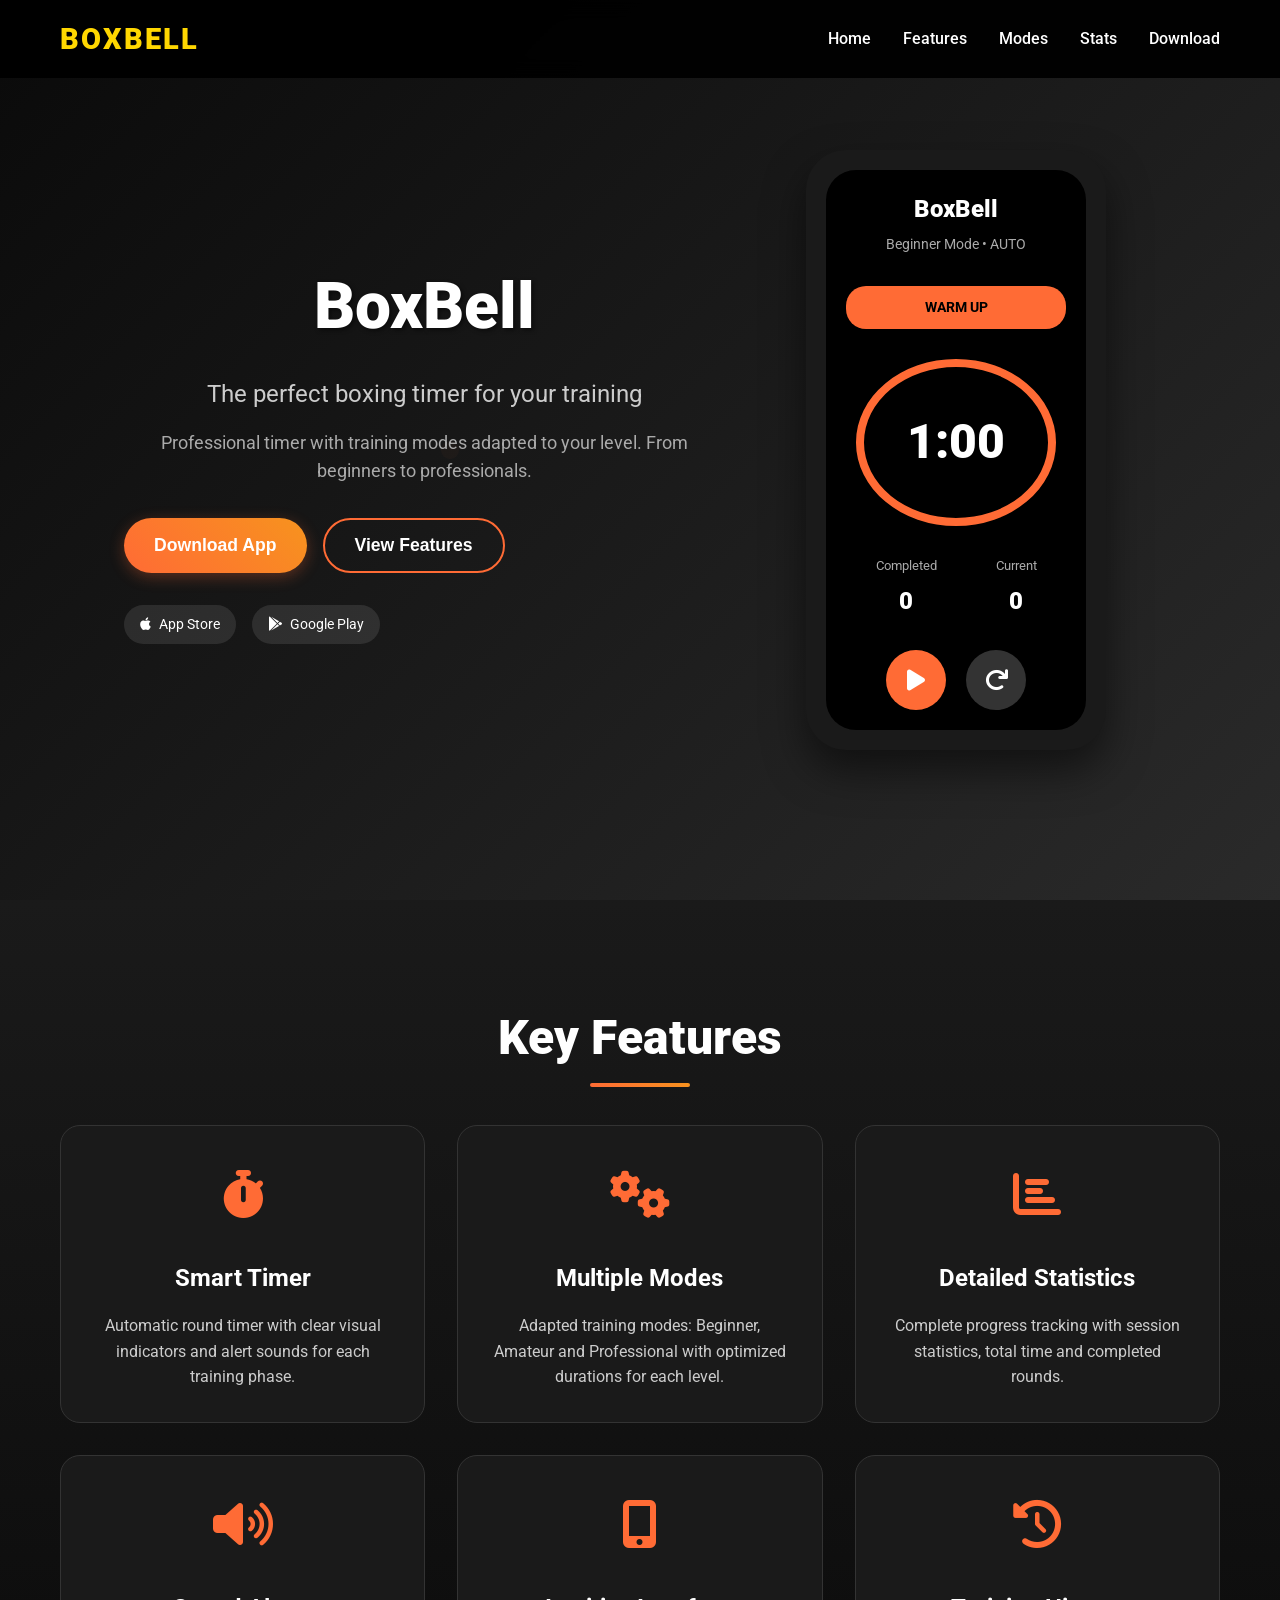
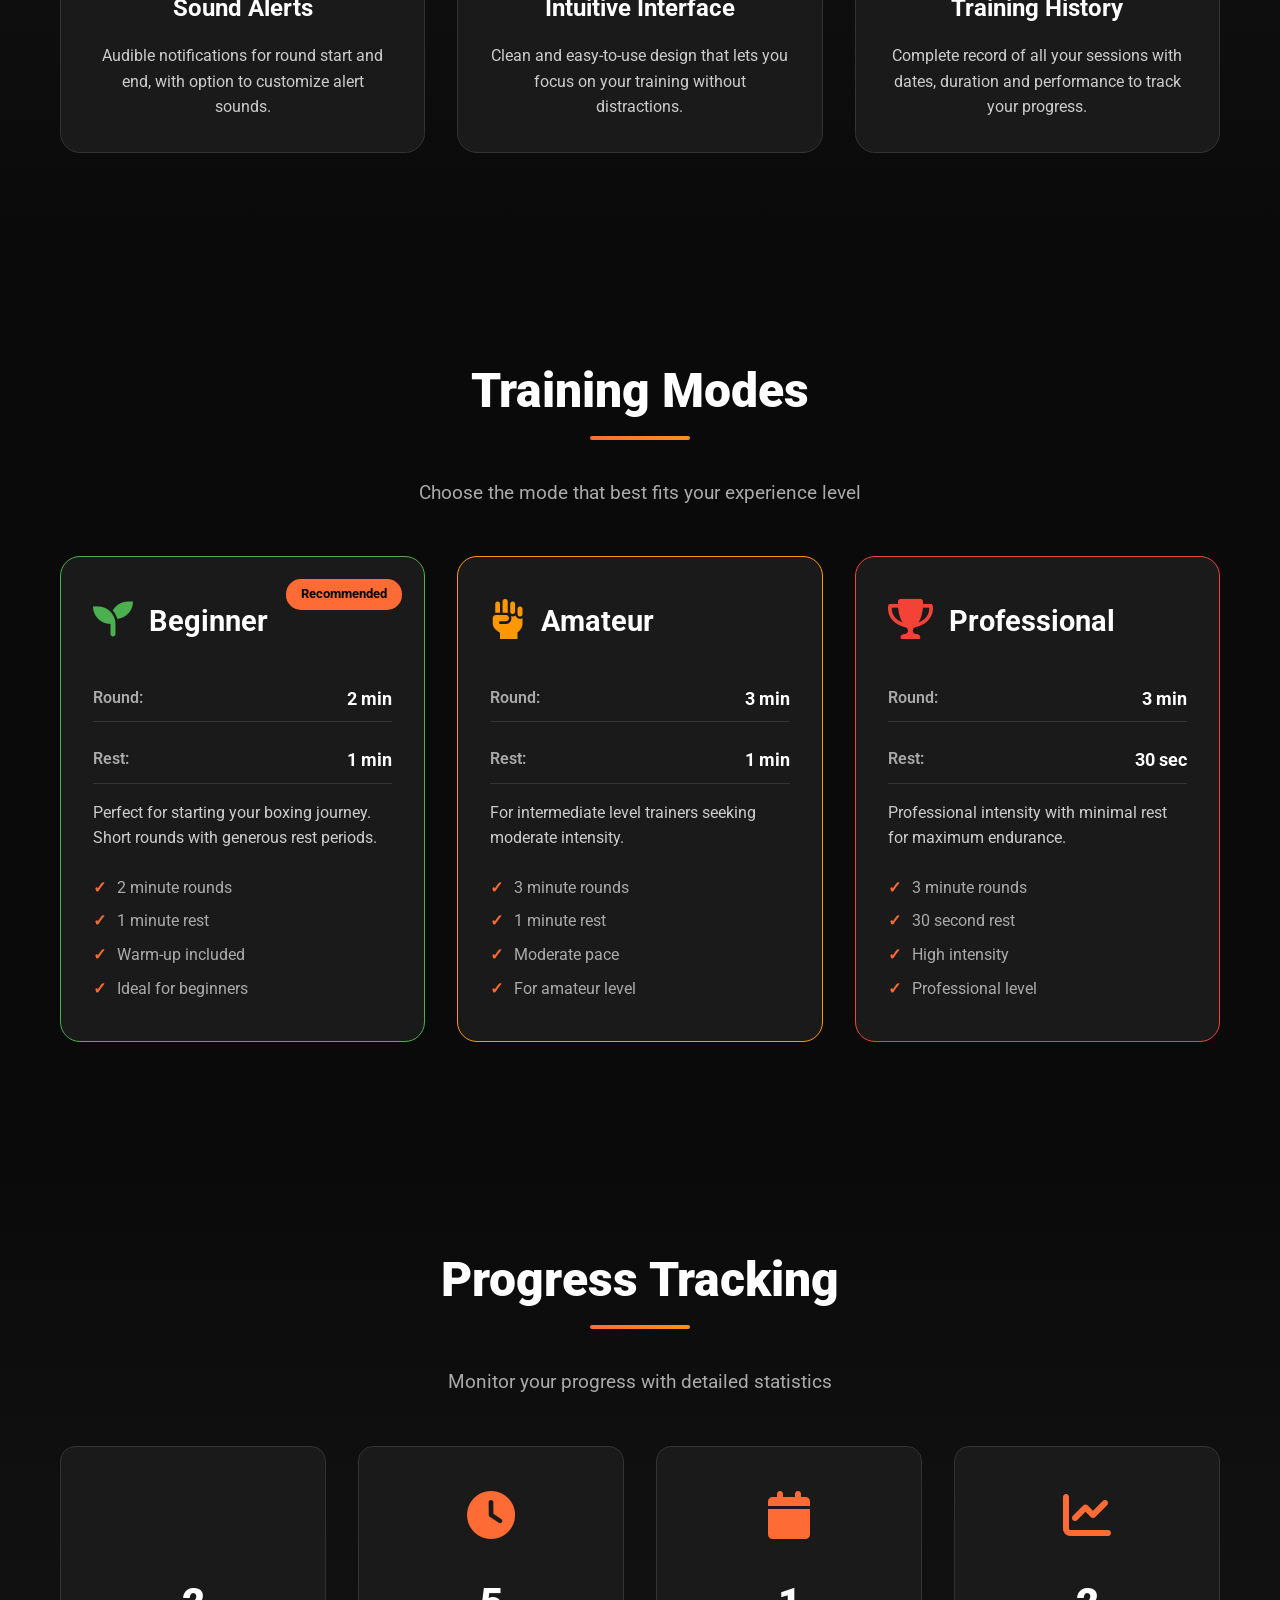
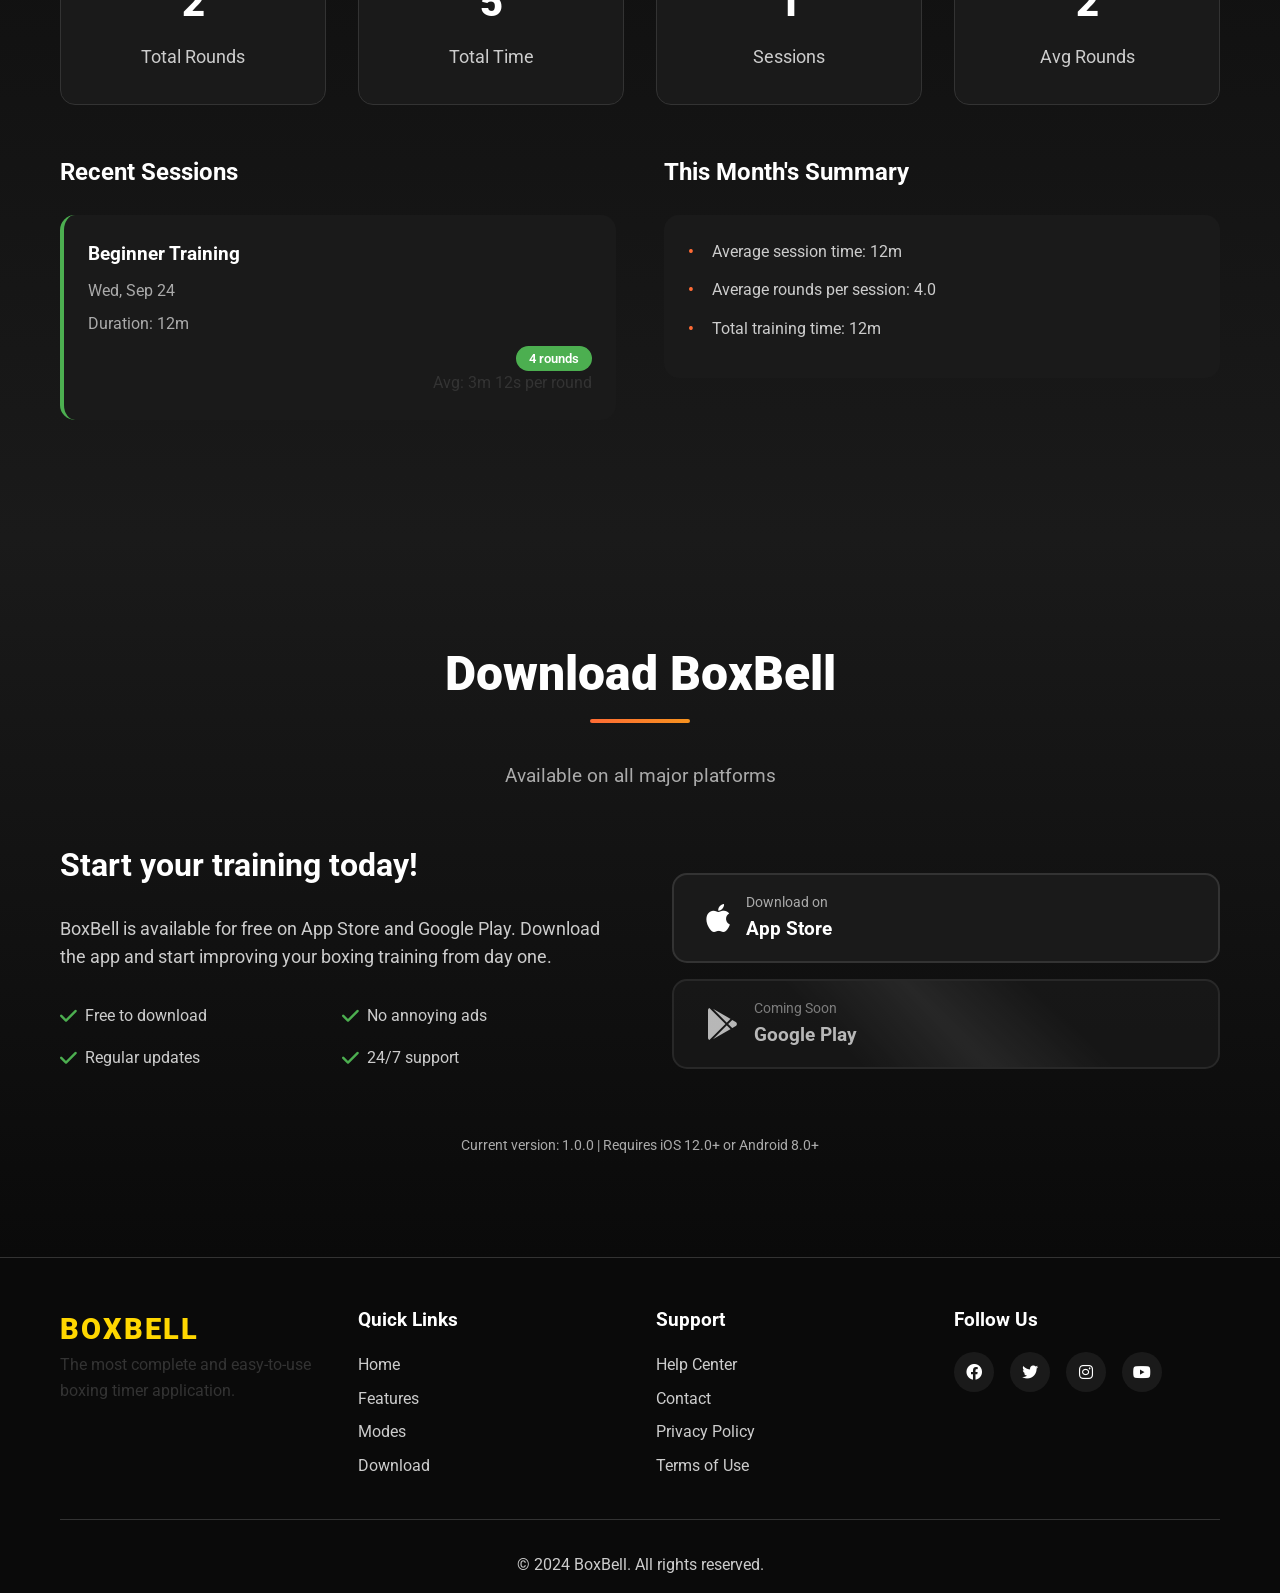
==== index.html @ 95975548 "Add files via upload" ====
<!DOCTYPE html>
<html lang="en">
<head>
    <meta charset="UTF-8">
    <meta name="viewport" content="width=device-width, initial-scale=1.0">
    <title>BoxBell - Boxing Training App</title>
    <link rel="stylesheet" href="styles.css">
    <link href="https://fonts.googleapis.com/css2?family=Roboto:wght@300;400;700;900&display=swap" rel="stylesheet">
    <link rel="stylesheet" href="https://cdnjs.cloudflare.com/ajax/libs/font-awesome/6.0.0/css/all.min.css">
</head>
<body>
    <!-- Header -->
    <header class="header">
        <nav class="navbar">
            <div class="nav-container">
                <div class="logo">
                    <div class="logo-text">
                        <span class="logo-title">BOXBELL</span>
                    </div>
                </div>
                <ul class="nav-menu">
                    <li><a href="#home" class="nav-link">Home</a></li>
                    <li><a href="#features" class="nav-link">Features</a></li>
                    <li><a href="#modes" class="nav-link">Modes</a></li>
                    <li><a href="#stats" class="nav-link">Stats</a></li>
                    <li><a href="#download" class="nav-link">Download</a></li>
                </ul>
                <div class="hamburger">
                    <span class="bar"></span>
                    <span class="bar"></span>
                    <span class="bar"></span>
                </div>
            </div>
        </nav>
    </header>

    <!-- Hero Section -->
    <section id="home" class="hero">
        <div class="hero-content">
            <h1 class="hero-title">BoxBell</h1>
            <p class="hero-subtitle">The perfect boxing timer for your training</p>
            <p class="hero-description">Professional timer with training modes adapted to your level. From beginners to professionals.</p>
            <div class="hero-buttons">
                <button class="btn btn-primary">Download App</button>
                <button class="btn btn-secondary">View Features</button>
            </div>
            <div class="app-badges">
                <div class="badge">
                    <i class="fab fa-apple"></i>
                    <span>App Store</span>
                </div>
                <div class="badge">
                    <i class="fab fa-google-play"></i>
                    <span>Google Play</span>
                </div>
            </div>
        </div>
        <div class="hero-image">
            <div class="phone-mockup">
                <div class="phone-screen">
                    <div class="app-interface">
                        <div class="app-header">
                            <div class="app-title">BoxBell</div>
                            <div class="app-subtitle">Beginner Mode • AUTO</div>
                        </div>
                        <div class="phase-indicator">WARM UP</div>
                        <div class="timer-circle">
                            <div class="timer-display">1:00</div>
                        </div>
                        <div class="stats-row">
                            <div class="stat">
                                <span class="stat-label">Completed</span>
                                <span class="stat-value">0</span>
                            </div>
                            <div class="stat">
                                <span class="stat-label">Current</span>
                                <span class="stat-value">0</span>
                            </div>
                        </div>
                        <div class="control-buttons">
                            <button class="control-btn play-btn">
                                <i class="fas fa-play"></i>
                            </button>
                            <button class="control-btn reset-btn">
                                <i class="fas fa-redo"></i>
                            </button>
                        </div>
                    </div>
                </div>
            </div>
        </div>
    </section>

    <!-- Features Section -->
    <section id="features" class="features">
        <div class="container">
            <h2 class="section-title">Key Features</h2>
            <div class="features-grid">
                <div class="feature-card">
                    <div class="feature-icon">
                        <i class="fas fa-stopwatch"></i>
                    </div>
                    <h3>Smart Timer</h3>
                    <p>Automatic round timer with clear visual indicators and alert sounds for each training phase.</p>
                </div>
                <div class="feature-card">
                    <div class="feature-icon">
                        <i class="fas fa-cogs"></i>
                    </div>
                    <h3>Multiple Modes</h3>
                    <p>Adapted training modes: Beginner, Amateur and Professional with optimized durations for each level.</p>
                </div>
                <div class="feature-card">
                    <div class="feature-icon">
                        <i class="fas fa-chart-bar"></i>
                    </div>
                    <h3>Detailed Statistics</h3>
                    <p>Complete progress tracking with session statistics, total time and completed rounds.</p>
                </div>
                <div class="feature-card">
                    <div class="feature-icon">
                        <i class="fas fa-volume-up"></i>
                    </div>
                    <h3>Sound Alerts</h3>
                    <p>Audible notifications for round start and end, with option to customize alert sounds.</p>
                </div>
                <div class="feature-card">
                    <div class="feature-icon">
                        <i class="fas fa-mobile-alt"></i>
                    </div>
                    <h3>Intuitive Interface</h3>
                    <p>Clean and easy-to-use design that lets you focus on your training without distractions.</p>
                </div>
                <div class="feature-card">
                    <div class="feature-icon">
                        <i class="fas fa-history"></i>
                    </div>
                    <h3>Training History</h3>
                    <p>Complete record of all your sessions with dates, duration and performance to track your progress.</p>
                </div>
            </div>
        </div>
    </section>

    <!-- Training Modes Section -->
    <section id="modes" class="modes">
        <div class="container">
            <h2 class="section-title">Training Modes</h2>
            <p class="section-subtitle">Choose the mode that best fits your experience level</p>
            <div class="modes-grid">
                <div class="mode-card beginner">
                    <div class="mode-header">
                        <div class="mode-icon">
                            <i class="fas fa-seedling"></i>
                        </div>
                        <h3>Beginner</h3>
                        <div class="mode-badge">Recommended</div>
                    </div>
                    <div class="mode-details">
                        <div class="time-spec">
                            <span class="time-label">Round:</span>
                            <span class="time-value">2 min</span>
                        </div>
                        <div class="time-spec">
                            <span class="time-label">Rest:</span>
                            <span class="time-value">1 min</span>
                        </div>
                        <p class="mode-description">Perfect for starting your boxing journey. Short rounds with generous rest periods.</p>
                        <ul class="mode-features">
                            <li>2 minute rounds</li>
                            <li>1 minute rest</li>
                            <li>Warm-up included</li>
                            <li>Ideal for beginners</li>
                        </ul>
                    </div>
                </div>

                <div class="mode-card amateur">
                    <div class="mode-header">
                        <div class="mode-icon">
                            <i class="fas fa-fist-raised"></i>
                        </div>
                        <h3>Amateur</h3>
                    </div>
                    <div class="mode-details">
                        <div class="time-spec">
                            <span class="time-label">Round:</span>
                            <span class="time-value">3 min</span>
                        </div>
                        <div class="time-spec">
                            <span class="time-label">Rest:</span>
                            <span class="time-value">1 min</span>
                        </div>
                        <p class="mode-description">For intermediate level trainers seeking moderate intensity.</p>
                        <ul class="mode-features">
                            <li>3 minute rounds</li>
                            <li>1 minute rest</li>
                            <li>Moderate pace</li>
                            <li>For amateur level</li>
                        </ul>
                    </div>
                </div>

                <div class="mode-card professional">
                    <div class="mode-header">
                        <div class="mode-icon">
                            <i class="fas fa-trophy"></i>
                        </div>
                        <h3>Professional</h3>
                    </div>
                    <div class="mode-details">
                        <div class="time-spec">
                            <span class="time-label">Round:</span>
                            <span class="time-value">3 min</span>
                        </div>
                        <div class="time-spec">
                            <span class="time-label">Rest:</span>
                            <span class="time-value">30 sec</span>
                        </div>
                        <p class="mode-description">Professional intensity with minimal rest for maximum endurance.</p>
                        <ul class="mode-features">
                            <li>3 minute rounds</li>
                            <li>30 second rest</li>
                            <li>High intensity</li>
                            <li>Professional level</li>
                        </ul>
                    </div>
                </div>
            </div>
        </div>
    </section>

    <!-- Stats Section -->
    <section id="stats" class="stats">
        <div class="container">
            <h2 class="section-title">Progress Tracking</h2>
            <p class="section-subtitle">Monitor your progress with detailed statistics</p>
            <div class="stats-grid">
                <div class="stat-card">
                    <div class="stat-icon">
                        <i class="fas fa-target"></i>
                    </div>
                    <div class="stat-content">
                        <h3>4</h3>
                        <p>Total Rounds</p>
                    </div>
                </div>
                <div class="stat-card">
                    <div class="stat-icon">
                        <i class="fas fa-clock"></i>
                    </div>
                    <div class="stat-content">
                        <h3>12m</h3>
                        <p>Total Time</p>
                    </div>
                </div>
                <div class="stat-card">
                    <div class="stat-icon">
                        <i class="fas fa-calendar"></i>
                    </div>
                    <div class="stat-content">
                        <h3>1</h3>
                        <p>Sessions</p>
                    </div>
                </div>
                <div class="stat-card">
                    <div class="stat-icon">
                        <i class="fas fa-chart-line"></i>
                    </div>
                    <div class="stat-content">
                        <h3>4.0</h3>
                        <p>Avg Rounds</p>
                    </div>
                </div>
            </div>
            <div class="stats-details">
                <div class="recent-sessions">
                    <h3>Recent Sessions</h3>
                    <div class="session-item">
                        <div class="session-info">
                            <h4>Beginner Training</h4>
                            <p>Wed, Sep 24</p>
                            <p>Duration: 12m</p>
                        </div>
                        <div class="session-stats">
                            <span class="rounds-badge">4 rounds</span>
                            <p>Avg: 3m 12s per round</p>
                        </div>
                    </div>
                </div>
                <div class="performance-insights">
                    <h3>This Month's Summary</h3>
                    <div class="insights-card">
                        <ul>
                            <li>Average session time: 12m</li>
                            <li>Average rounds per session: 4.0</li>
                            <li>Total training time: 12m</li>
                        </ul>
                    </div>
                </div>
            </div>
        </div>
    </section>


    <!-- Download Section -->
    <section id="download" class="download">
        <div class="container">
            <h2 class="section-title">Download BoxBell</h2>
            <p class="section-subtitle">Available on all major platforms</p>
            <div class="download-content">
                <div class="download-info">
                    <h3>Start your training today!</h3>
                    <p>BoxBell is available for free on App Store and Google Play. Download the app and start improving your boxing training from day one.</p>
                    <div class="download-features">
                        <div class="feature-item">
                            <i class="fas fa-check"></i>
                            <span>Free to download</span>
                        </div>
                        <div class="feature-item">
                            <i class="fas fa-check"></i>
                            <span>No annoying ads</span>
                        </div>
                        <div class="feature-item">
                            <i class="fas fa-check"></i>
                            <span>Regular updates</span>
                        </div>
                        <div class="feature-item">
                            <i class="fas fa-check"></i>
                            <span>24/7 support</span>
                        </div>
                    </div>
                </div>
                <div class="download-buttons">
                    <a href="#" class="download-btn app-store">
                        <i class="fab fa-apple"></i>
                        <div class="btn-text">
                            <span class="btn-title">Download on</span>
                            <span class="btn-subtitle">App Store</span>
                        </div>
                    </a>
                    <a href="#" class="download-btn google-play coming-soon">
                        <i class="fab fa-google-play"></i>
                        <div class="btn-text">
                            <span class="btn-title">Coming Soon</span>
                            <span class="btn-subtitle">Google Play</span>
                        </div>
                    </a>
                </div>
            </div>
            <div class="version-info">
                <p>Current version: 1.0.0 | Requires iOS 12.0+ or Android 8.0+</p>
            </div>
        </div>
    </section>

    <!-- Footer -->
    <footer class="footer">
        <div class="container">
            <div class="footer-content">
                <div class="footer-section">
                    <div class="logo">
                        <div class="logo-text">
                            <span class="logo-title">BOXBELL</span>
                        </div>
                    </div>
                    <p>The most complete and easy-to-use boxing timer application.</p>
                </div>
                <div class="footer-section">
                    <h3>Quick Links</h3>
                    <ul>
                        <li><a href="#home">Home</a></li>
                        <li><a href="#features">Features</a></li>
                        <li><a href="#modes">Modes</a></li>
                        <li><a href="#download">Download</a></li>
                    </ul>
                </div>
                <div class="footer-section">
                    <h3>Support</h3>
                    <ul>
                        <li><a href="#">Help Center</a></li>
                        <li><a href="#">Contact</a></li>
                        <li><a href="#">Privacy Policy</a></li>
                        <li><a href="#">Terms of Use</a></li>
                    </ul>
                </div>
                <div class="footer-section">
                    <h3>Follow Us</h3>
                    <div class="social-links">
                        <a href="#"><i class="fab fa-facebook"></i></a>
                        <a href="#"><i class="fab fa-twitter"></i></a>
                        <a href="#"><i class="fab fa-instagram"></i></a>
                        <a href="#"><i class="fab fa-youtube"></i></a>
                    </div>
                </div>
            </div>
            <div class="footer-bottom">
                <p>&copy; 2024 BoxBell. All rights reserved.</p>
            </div>
        </div>
    </footer>

    <script src="script.js"></script>
</body>
</html>
---- styles.css ----
/* Reset and Base Styles */
* {
    margin: 0;
    padding: 0;
    box-sizing: border-box;
}

body {
    font-family: 'Roboto', sans-serif;
    line-height: 1.6;
    color: #333;
    background-color: #0a0a0a;
    overflow-x: hidden;
}

.container {
    max-width: 1200px;
    margin: 0 auto;
    padding: 0 20px;
}

/* Header Styles */
.header {
    position: fixed;
    top: 0;
    width: 100%;
    background: rgba(0, 0, 0, 0.95);
    backdrop-filter: blur(10px);
    z-index: 1000;
    transition: all 0.3s ease;
}

.navbar {
    padding: 1rem 0;
}

.nav-container {
    display: flex;
    justify-content: space-between;
    align-items: center;
    max-width: 1200px;
    margin: 0 auto;
    padding: 0 20px;
}

.logo {
    display: flex;
    align-items: center;
    font-size: 1.5rem;
    font-weight: 900;
    color: #ff6b35;
    text-decoration: none;
}

.logo i {
    margin-right: 10px;
    font-size: 2rem;
    color: #ff6b35;
}

/* BoxBell Logo */
.logo-text {
    display: flex;
    align-items: center;
}

.logo-title {
    font-size: 1.8rem;
    font-weight: 900;
    color: #ffd700;
    letter-spacing: 2px;
}

.nav-menu {
    display: flex;
    list-style: none;
    gap: 2rem;
}

.nav-link {
    color: #fff;
    text-decoration: none;
    font-weight: 500;
    transition: color 0.3s ease;
    position: relative;
}

.nav-link:hover {
    color: #ff6b35;
}

.nav-link::after {
    content: '';
    position: absolute;
    bottom: -5px;
    left: 0;
    width: 0;
    height: 2px;
    background: #ff6b35;
    transition: width 0.3s ease;
}

.nav-link:hover::after {
    width: 100%;
}

.hamburger {
    display: none;
    flex-direction: column;
    cursor: pointer;
}

.bar {
    width: 25px;
    height: 3px;
    background: #fff;
    margin: 3px 0;
    transition: 0.3s;
}

/* Hero Section */
.hero {
    min-height: 100vh;
    display: flex;
    align-items: center;
    justify-content: center;
    background: linear-gradient(135deg, #0a0a0a 0%, #1a1a1a 50%, #2a2a2a 100%);
    position: relative;
    overflow: hidden;
    padding: 100px 0;
}

.hero::before {
    content: '';
    position: absolute;
    top: 0;
    left: 0;
    right: 0;
    bottom: 0;
    background: url('data:image/svg+xml,<svg xmlns="http://www.w3.org/2000/svg" viewBox="0 0 100 100"><defs><pattern id="grain" width="100" height="100" patternUnits="userSpaceOnUse"><circle cx="50" cy="50" r="1" fill="%23ff6b35" opacity="0.1"/></pattern></defs><rect width="100" height="100" fill="url(%23grain)"/></svg>');
    opacity: 0.3;
}

.hero-content {
    flex: 1;
    z-index: 2;
    position: relative;
    max-width: 600px;
    text-align: center;
    margin-right: 2rem;
}

.hero-title {
    font-size: 4rem;
    font-weight: 900;
    color: #fff;
    margin-bottom: 1rem;
    text-shadow: 2px 2px 4px rgba(0, 0, 0, 0.5);
    animation: slideInLeft 1s ease-out;
}

.hero-subtitle {
    font-size: 1.5rem;
    color: #ccc;
    margin-bottom: 1rem;
    animation: slideInLeft 1s ease-out 0.2s both;
}

.hero-description {
    font-size: 1.1rem;
    color: #aaa;
    margin-bottom: 2rem;
    max-width: 600px;
    animation: slideInLeft 1s ease-out 0.3s both;
}

.hero-buttons {
    display: flex;
    gap: 1rem;
    margin-bottom: 2rem;
    animation: slideInLeft 1s ease-out 0.4s both;
}

.app-badges {
    display: flex;
    gap: 1rem;
    animation: slideInLeft 1s ease-out 0.5s both;
}

.badge {
    display: flex;
    align-items: center;
    gap: 0.5rem;
    padding: 0.5rem 1rem;
    background: rgba(255, 255, 255, 0.1);
    border-radius: 25px;
    color: #fff;
    font-size: 0.9rem;
    transition: all 0.3s ease;
}

.badge:hover {
    background: rgba(255, 107, 53, 0.2);
    transform: translateY(-2px);
}

.btn {
    padding: 15px 30px;
    border: none;
    border-radius: 50px;
    font-size: 1.1rem;
    font-weight: 600;
    cursor: pointer;
    transition: all 0.3s ease;
    text-decoration: none;
    display: inline-block;
    text-align: center;
}

.btn-primary {
    background: linear-gradient(45deg, #ff6b35, #f7931e);
    color: #fff;
    box-shadow: 0 4px 15px rgba(255, 107, 53, 0.3);
}

.btn-primary:hover {
    transform: translateY(-2px);
    box-shadow: 0 6px 20px rgba(255, 107, 53, 0.4);
}

.btn-secondary {
    background: transparent;
    color: #fff;
    border: 2px solid #ff6b35;
}

.btn-secondary:hover {
    background: #ff6b35;
    transform: translateY(-2px);
}

.hero-image {
    flex: 1;
    display: flex;
    justify-content: center;
    align-items: center;
    z-index: 2;
    position: relative;
    max-width: 400px;
}

.phone-mockup {
    width: 300px;
    height: 600px;
    background: #1a1a1a;
    border-radius: 40px;
    padding: 20px;
    box-shadow: 0 20px 40px rgba(0, 0, 0, 0.5);
    position: relative;
    animation: float 3s ease-in-out infinite;
}

.phone-screen {
    width: 100%;
    height: 100%;
    background: #000;
    border-radius: 30px;
    overflow: hidden;
    position: relative;
}

.app-interface {
    padding: 20px;
    height: 100%;
    display: flex;
    flex-direction: column;
    color: #fff;
}

.app-header {
    text-align: center;
    margin-bottom: 30px;
}

.app-title {
    font-size: 1.5rem;
    font-weight: 900;
    color: #fff;
    margin-bottom: 5px;
}

.app-subtitle {
    font-size: 0.9rem;
    color: #aaa;
}

.phase-indicator {
    background: #ff6b35;
    color: #000;
    padding: 10px 20px;
    border-radius: 20px;
    text-align: center;
    font-weight: 700;
    margin-bottom: 30px;
    font-size: 0.9rem;
}

.timer-circle {
    width: 200px;
    height: 200px;
    border: 8px solid #ff6b35;
    border-radius: 50%;
    display: flex;
    align-items: center;
    justify-content: center;
    margin: 0 auto 30px;
    position: relative;
    animation: pulse 2s infinite;
}

.timer-display {
    font-size: 3rem;
    font-weight: 900;
    color: #fff;
}

.stats-row {
    display: flex;
    justify-content: space-around;
    margin-bottom: 30px;
}

.stat {
    text-align: center;
}

.stat-label {
    display: block;
    font-size: 0.8rem;
    color: #aaa;
    margin-bottom: 5px;
}

.stat-value {
    display: block;
    font-size: 1.5rem;
    font-weight: 900;
    color: #fff;
}

.control-buttons {
    display: flex;
    justify-content: center;
    gap: 20px;
    margin-top: auto;
}

.control-btn {
    width: 60px;
    height: 60px;
    border-radius: 50%;
    border: none;
    display: flex;
    align-items: center;
    justify-content: center;
    font-size: 1.5rem;
    cursor: pointer;
    transition: all 0.3s ease;
}

.play-btn {
    background: #ff6b35;
    color: #fff;
}

.reset-btn {
    background: #333;
    color: #fff;
}

.control-btn:hover {
    transform: scale(1.1);
}

/* Section Styles */
.section-title {
    font-size: 3rem;
    font-weight: 900;
    text-align: center;
    margin-bottom: 3rem;
    color: #fff;
    position: relative;
}

.section-title::after {
    content: '';
    position: absolute;
    bottom: -10px;
    left: 50%;
    transform: translateX(-50%);
    width: 100px;
    height: 4px;
    background: linear-gradient(45deg, #ff6b35, #f7931e);
    border-radius: 2px;
}

/* Features Section */
.features {
    padding: 100px 0;
    background: linear-gradient(180deg, #1a1a1a 0%, #0a0a0a 100%);
}

.features-grid {
    display: grid;
    grid-template-columns: repeat(auto-fit, minmax(300px, 1fr));
    gap: 2rem;
    margin-top: 3rem;
}

.feature-card {
    background: #1a1a1a;
    border-radius: 20px;
    padding: 2rem;
    text-align: center;
    border: 1px solid #333;
    transition: all 0.3s ease;
}

.feature-card:hover {
    transform: translateY(-10px);
    box-shadow: 0 20px 40px rgba(255, 107, 53, 0.2);
    border-color: #ff6b35;
}

.feature-icon {
    font-size: 3rem;
    color: #ff6b35;
    margin-bottom: 1.5rem;
}

.feature-card h3 {
    font-size: 1.5rem;
    font-weight: 700;
    color: #fff;
    margin-bottom: 1rem;
}

.feature-card p {
    color: #ccc;
    line-height: 1.6;
}

.fighters-grid {
    display: grid;
    grid-template-columns: repeat(auto-fit, minmax(300px, 1fr));
    gap: 2rem;
    margin-top: 3rem;
}

.fighter-card {
    background: #1a1a1a;
    border-radius: 20px;
    overflow: hidden;
    box-shadow: 0 10px 30px rgba(0, 0, 0, 0.3);
    transition: all 0.3s ease;
    border: 1px solid #333;
}

.fighter-card:hover {
    transform: translateY(-10px);
    box-shadow: 0 20px 40px rgba(255, 107, 53, 0.2);
}

.fighter-image {
    position: relative;
    height: 300px;
    overflow: hidden;
}

.fighter-image img {
    width: 100%;
    height: 100%;
    object-fit: cover;
    transition: transform 0.3s ease;
}

.fighter-card:hover .fighter-image img {
    transform: scale(1.1);
}

.fighter-overlay {
    position: absolute;
    top: 0;
    left: 0;
    right: 0;
    bottom: 0;
    background: linear-gradient(45deg, rgba(255, 107, 53, 0.8), rgba(247, 147, 30, 0.8));
    display: flex;
    align-items: center;
    justify-content: center;
    opacity: 0;
    transition: opacity 0.3s ease;
}

.fighter-card:hover .fighter-overlay {
    opacity: 1;
}

.fighter-stats {
    text-align: center;
    color: #fff;
}

.fighter-stats .wins {
    display: block;
    font-size: 2rem;
    font-weight: 900;
    margin-bottom: 0.5rem;
}

.fighter-stats .kos {
    font-size: 1.2rem;
    font-weight: 600;
}

.fighter-info {
    padding: 2rem;
    text-align: center;
}

.fighter-info h3 {
    font-size: 1.5rem;
    font-weight: 700;
    color: #fff;
    margin-bottom: 0.5rem;
}

.weight-class {
    color: #ff6b35;
    font-weight: 600;
    margin-bottom: 0.5rem;
}

.country {
    color: #ccc;
    margin-bottom: 1rem;
}

.fighter-rating {
    display: flex;
    align-items: center;
    justify-content: center;
    gap: 1rem;
}

.rating {
    font-size: 1.5rem;
    font-weight: 900;
    color: #ff6b35;
}

.stars {
    color: #ffd700;
}

/* Training Modes Section */
.modes {
    padding: 100px 0;
    background: #0a0a0a;
}

.section-subtitle {
    text-align: center;
    color: #aaa;
    font-size: 1.2rem;
    margin-bottom: 3rem;
}

.modes-grid {
    display: grid;
    grid-template-columns: repeat(auto-fit, minmax(350px, 1fr));
    gap: 2rem;
    margin-top: 3rem;
}

.mode-card {
    background: #1a1a1a;
    border-radius: 20px;
    padding: 2rem;
    border: 1px solid #333;
    transition: all 0.3s ease;
    position: relative;
    overflow: hidden;
}

.mode-card:hover {
    transform: translateY(-10px);
    box-shadow: 0 20px 40px rgba(255, 107, 53, 0.2);
}

.mode-card.beginner {
    border-color: #4caf50;
}

.mode-card.amateur {
    border-color: #ff9800;
}

.mode-card.professional {
    border-color: #f44336;
}

.mode-header {
    display: flex;
    align-items: center;
    margin-bottom: 1.5rem;
    position: relative;
}

.mode-icon {
    font-size: 2.5rem;
    margin-right: 1rem;
}

.mode-card.beginner .mode-icon {
    color: #4caf50;
}

.mode-card.amateur .mode-icon {
    color: #ff9800;
}

.mode-card.professional .mode-icon {
    color: #f44336;
}

.mode-header h3 {
    font-size: 1.8rem;
    font-weight: 700;
    color: #fff;
    margin: 0;
}

.mode-badge {
    position: absolute;
    top: -10px;
    right: -10px;
    background: #ff6b35;
    color: #000;
    padding: 5px 15px;
    border-radius: 15px;
    font-size: 0.8rem;
    font-weight: 700;
}

.mode-details {
    margin-top: 1rem;
}

.time-spec {
    display: flex;
    justify-content: space-between;
    margin-bottom: 1rem;
    padding: 0.5rem 0;
    border-bottom: 1px solid #333;
}

.time-label {
    color: #aaa;
    font-weight: 600;
}

.time-value {
    color: #fff;
    font-weight: 700;
    font-size: 1.1rem;
}

.mode-description {
    color: #ccc;
    margin-bottom: 1.5rem;
    line-height: 1.6;
}

.mode-features {
    list-style: none;
    padding: 0;
}

.mode-features li {
    color: #aaa;
    margin-bottom: 0.5rem;
    padding-left: 1.5rem;
    position: relative;
}

.mode-features li::before {
    content: "✓";
    position: absolute;
    left: 0;
    color: #ff6b35;
    font-weight: 700;
}

.events-timeline {
    max-width: 800px;
    margin: 0 auto;
}

.event-card {
    display: flex;
    align-items: center;
    background: #1a1a1a;
    border-radius: 15px;
    padding: 2rem;
    margin-bottom: 1.5rem;
    border: 1px solid #333;
    transition: all 0.3s ease;
}

.event-card:hover {
    transform: translateX(10px);
    box-shadow: 0 10px 30px rgba(255, 107, 53, 0.2);
}

.event-date {
    background: linear-gradient(45deg, #ff6b35, #f7931e);
    color: #fff;
    padding: 1rem;
    border-radius: 10px;
    text-align: center;
    margin-right: 2rem;
    min-width: 80px;
}

.event-date .day {
    display: block;
    font-size: 2rem;
    font-weight: 900;
}

.event-date .month {
    font-size: 0.9rem;
    font-weight: 600;
}

.event-info {
    flex: 1;
}

.event-info h3 {
    font-size: 1.5rem;
    font-weight: 700;
    color: #fff;
    margin-bottom: 0.5rem;
}

.event-info p {
    color: #ccc;
    margin-bottom: 0.5rem;
}

.event-fighters {
    color: #ff6b35;
    font-weight: 600;
}

.status-badge {
    background: #4caf50;
    color: #fff;
    padding: 0.5rem 1rem;
    border-radius: 20px;
    font-size: 0.9rem;
    font-weight: 600;
}

.status-badge.upcoming {
    background: #ff9800;
}

/* Stats Section */
.stats {
    padding: 100px 0;
    background: linear-gradient(180deg, #0a0a0a 0%, #1a1a1a 100%);
}

.stats-grid {
    display: grid;
    grid-template-columns: repeat(auto-fit, minmax(250px, 1fr));
    gap: 2rem;
    margin-top: 3rem;
}

.stat-card {
    background: #1a1a1a;
    border-radius: 15px;
    padding: 2rem;
    text-align: center;
    border: 1px solid #333;
    transition: all 0.3s ease;
}

.stat-card:hover {
    transform: translateY(-5px);
    box-shadow: 0 15px 30px rgba(255, 107, 53, 0.2);
}

.stat-icon {
    font-size: 3rem;
    color: #ff6b35;
    margin-bottom: 1rem;
}

.stat-content h3 {
    font-size: 2.5rem;
    font-weight: 900;
    color: #fff;
    margin-bottom: 0.5rem;
}

.stat-content p {
    color: #ccc;
    font-size: 1.1rem;
}


.gallery-grid {
    display: grid;
    grid-template-columns: repeat(auto-fit, minmax(300px, 1fr));
    gap: 1.5rem;
    margin-top: 3rem;
}

.gallery-item {
    position: relative;
    border-radius: 15px;
    overflow: hidden;
    height: 250px;
    cursor: pointer;
    transition: all 0.3s ease;
}

.gallery-item:hover {
    transform: scale(1.05);
}

.gallery-item img {
    width: 100%;
    height: 100%;
    object-fit: cover;
    transition: transform 0.3s ease;
}

.gallery-item:hover img {
    transform: scale(1.1);
}

.gallery-overlay {
    position: absolute;
    top: 0;
    left: 0;
    right: 0;
    bottom: 0;
    background: rgba(255, 107, 53, 0.8);
    display: flex;
    align-items: center;
    justify-content: center;
    opacity: 0;
    transition: opacity 0.3s ease;
}

.gallery-item:hover .gallery-overlay {
    opacity: 1;
}

.gallery-overlay i {
    font-size: 2rem;
    color: #fff;
}

/* Download Section */
.download {
    padding: 100px 0;
    background: linear-gradient(180deg, #1a1a1a 0%, #0a0a0a 100%);
}

.download-content {
    display: grid;
    grid-template-columns: 1fr 1fr;
    gap: 4rem;
    align-items: center;
    margin-top: 3rem;
}

.download-info h3 {
    font-size: 2rem;
    font-weight: 700;
    color: #fff;
    margin-bottom: 1.5rem;
}

.download-info p {
    color: #ccc;
    font-size: 1.1rem;
    line-height: 1.6;
    margin-bottom: 2rem;
}

.download-features {
    display: grid;
    grid-template-columns: 1fr 1fr;
    gap: 1rem;
    margin-bottom: 2rem;
}

.feature-item {
    display: flex;
    align-items: center;
    gap: 0.5rem;
    color: #ccc;
}

.feature-item i {
    color: #4caf50;
    font-size: 1.2rem;
}

.download-buttons {
    display: flex;
    flex-direction: column;
    gap: 1rem;
}

.download-btn {
    display: flex;
    align-items: center;
    gap: 1rem;
    padding: 1rem 2rem;
    background: #1a1a1a;
    border: 2px solid #333;
    border-radius: 15px;
    color: #fff;
    text-decoration: none;
    transition: all 0.3s ease;
    min-width: 200px;
}

.download-btn:hover {
    border-color: #ff6b35;
    transform: translateY(-2px);
    box-shadow: 0 10px 20px rgba(255, 107, 53, 0.2);
}

.download-btn.coming-soon {
    opacity: 0.7;
    cursor: not-allowed;
    position: relative;
}

.download-btn.coming-soon:hover {
    transform: none;
    box-shadow: none;
    border-color: #333;
}

.download-btn.coming-soon::after {
    content: '';
    position: absolute;
    top: 0;
    left: 0;
    right: 0;
    bottom: 0;
    background: linear-gradient(45deg, transparent 30%, rgba(255, 255, 255, 0.1) 50%, transparent 70%);
    animation: shimmer 2s infinite;
}

@keyframes shimmer {
    0% {
        transform: translateX(-100%);
    }
    100% {
        transform: translateX(100%);
    }
}

.download-btn i {
    font-size: 2rem;
}

.btn-text {
    display: flex;
    flex-direction: column;
}

.btn-title {
    font-size: 0.9rem;
    color: #aaa;
}

.btn-subtitle {
    font-size: 1.2rem;
    font-weight: 700;
    color: #fff;
}

.version-info {
    text-align: center;
    margin-top: 2rem;
    color: #aaa;
    font-size: 0.9rem;
}

/* Stats Details */
.stats-details {
    display: grid;
    grid-template-columns: 1fr 1fr;
    gap: 3rem;
    margin-top: 3rem;
}

.recent-sessions h3,
.performance-insights h3 {
    font-size: 1.5rem;
    font-weight: 700;
    color: #fff;
    margin-bottom: 1.5rem;
}

.session-item {
    background: #1a1a1a;
    border-radius: 15px;
    padding: 1.5rem;
    border-left: 4px solid #4caf50;
    margin-bottom: 1rem;
}

.session-info h4 {
    font-size: 1.2rem;
    font-weight: 700;
    color: #fff;
    margin-bottom: 0.5rem;
}

.session-info p {
    color: #aaa;
    margin-bottom: 0.5rem;
}

.session-stats {
    text-align: right;
}

.rounds-badge {
    background: #4caf50;
    color: #fff;
    padding: 0.3rem 0.8rem;
    border-radius: 15px;
    font-size: 0.8rem;
    font-weight: 600;
}

.insights-card {
    background: #1a1a1a;
    border-radius: 15px;
    padding: 1.5rem;
}

.insights-card ul {
    list-style: none;
    padding: 0;
}

.insights-card li {
    color: #ccc;
    margin-bottom: 0.8rem;
    padding-left: 1.5rem;
    position: relative;
}

.insights-card li::before {
    content: "•";
    position: absolute;
    left: 0;
    color: #ff6b35;
    font-weight: 700;
}

.contact-content {
    display: grid;
    grid-template-columns: 1fr 1fr;
    gap: 4rem;
    margin-top: 3rem;
}

.contact-item {
    display: flex;
    align-items: center;
    margin-bottom: 2rem;
}

.contact-item i {
    font-size: 2rem;
    color: #ff6b35;
    margin-right: 1rem;
    width: 50px;
}

.contact-item h3 {
    color: #fff;
    font-size: 1.2rem;
    margin-bottom: 0.5rem;
}

.contact-item p {
    color: #ccc;
}

.contact-form {
    display: flex;
    flex-direction: column;
    gap: 1rem;
}

.contact-form input,
.contact-form textarea {
    padding: 1rem;
    border: 1px solid #333;
    border-radius: 10px;
    background: #1a1a1a;
    color: #fff;
    font-size: 1rem;
    transition: border-color 0.3s ease;
}

.contact-form input:focus,
.contact-form textarea:focus {
    outline: none;
    border-color: #ff6b35;
}

.contact-form textarea {
    resize: vertical;
    min-height: 120px;
}

/* Footer */
.footer {
    background: #0a0a0a;
    padding: 3rem 0 1rem;
    border-top: 1px solid #333;
}

.footer-content {
    display: grid;
    grid-template-columns: repeat(auto-fit, minmax(250px, 1fr));
    gap: 2rem;
    margin-bottom: 2rem;
}

.footer-section h3 {
    color: #fff;
    margin-bottom: 1rem;
}

.footer-section ul {
    list-style: none;
}

.footer-section ul li {
    margin-bottom: 0.5rem;
}

.footer-section ul li a {
    color: #ccc;
    text-decoration: none;
    transition: color 0.3s ease;
}

.footer-section ul li a:hover {
    color: #ff6b35;
}

.social-links {
    display: flex;
    gap: 1rem;
}

.social-links a {
    display: flex;
    align-items: center;
    justify-content: center;
    width: 40px;
    height: 40px;
    background: #1a1a1a;
    color: #fff;
    border-radius: 50%;
    text-decoration: none;
    transition: all 0.3s ease;
}

.social-links a:hover {
    background: #ff6b35;
    transform: translateY(-2px);
}

.footer-bottom {
    text-align: center;
    padding-top: 2rem;
    border-top: 1px solid #333;
    color: #ccc;
}

/* Animations */
@keyframes slideInLeft {
    from {
        opacity: 0;
        transform: translateX(-50px);
    }
    to {
        opacity: 1;
        transform: translateX(0);
    }
}

@keyframes pulse {
    0%, 100% {
        transform: scale(1);
    }
    50% {
        transform: scale(1.05);
    }
}

@keyframes bounce {
    0%, 20%, 50%, 80%, 100% {
        transform: translateY(0);
    }
    40% {
        transform: translateY(-10px);
    }
    60% {
        transform: translateY(-5px);
    }
}

@keyframes float {
    0%, 100% {
        transform: translateY(0px);
    }
    50% {
        transform: translateY(-20px);
    }
}

/* Responsive Design */
@media (max-width: 768px) {
    .hamburger {
        display: flex;
    }

    .nav-menu {
        position: fixed;
        left: -100%;
        top: 70px;
        flex-direction: column;
        background-color: rgba(0, 0, 0, 0.95);
        width: 100%;
        text-align: center;
        transition: 0.3s;
        padding: 2rem 0;
    }

    .nav-menu.active {
        left: 0;
    }

    .hero {
        flex-direction: column;
        text-align: center;
        padding: 100px 20px 50px;
    }
    
    .hero-content {
        margin-right: 0;
        margin-bottom: 2rem;
    }

    .hero-title {
        font-size: 2.5rem;
    }

    .hero-subtitle {
        font-size: 1.2rem;
    }

    .hero-buttons {
        flex-direction: column;
        align-items: center;
    }

    .boxing-ring {
        width: 200px;
        height: 200px;
        margin-top: 2rem;
    }

    .boxing-ring i {
        font-size: 5rem;
    }

    .section-title {
        font-size: 2rem;
    }

    .download-content {
        grid-template-columns: 1fr;
        gap: 2rem;
    }
    
    .stats-details {
        grid-template-columns: 1fr;
        gap: 2rem;
    }
    
    .download-features {
        grid-template-columns: 1fr;
    }

    .event-card {
        flex-direction: column;
        text-align: center;
    }

    .event-date {
        margin-right: 0;
        margin-bottom: 1rem;
    }
}

@media (max-width: 480px) {
    .hero-title {
        font-size: 2rem;
    }

    .fighters-grid {
        grid-template-columns: 1fr;
    }

    .stats-grid {
        grid-template-columns: repeat(2, 1fr);
    }

    .gallery-grid {
        grid-template-columns: 1fr;
    }
}
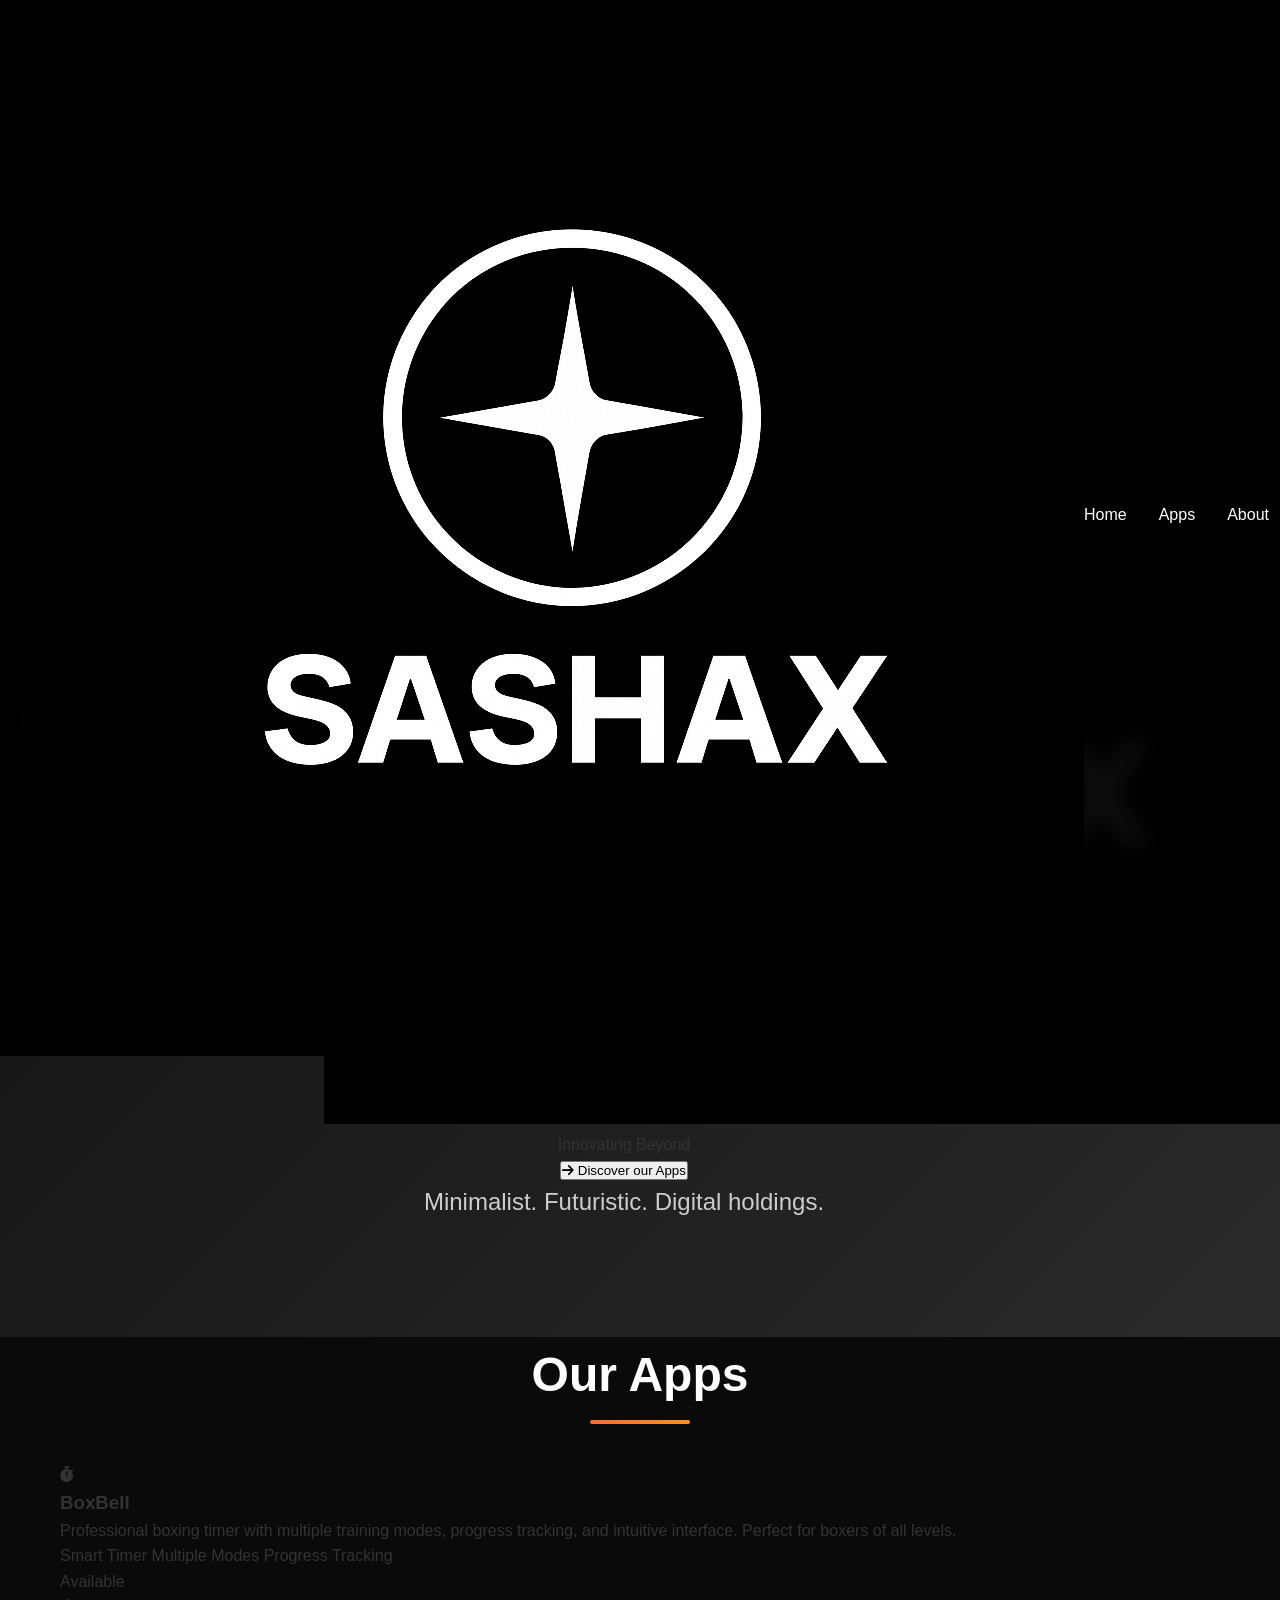
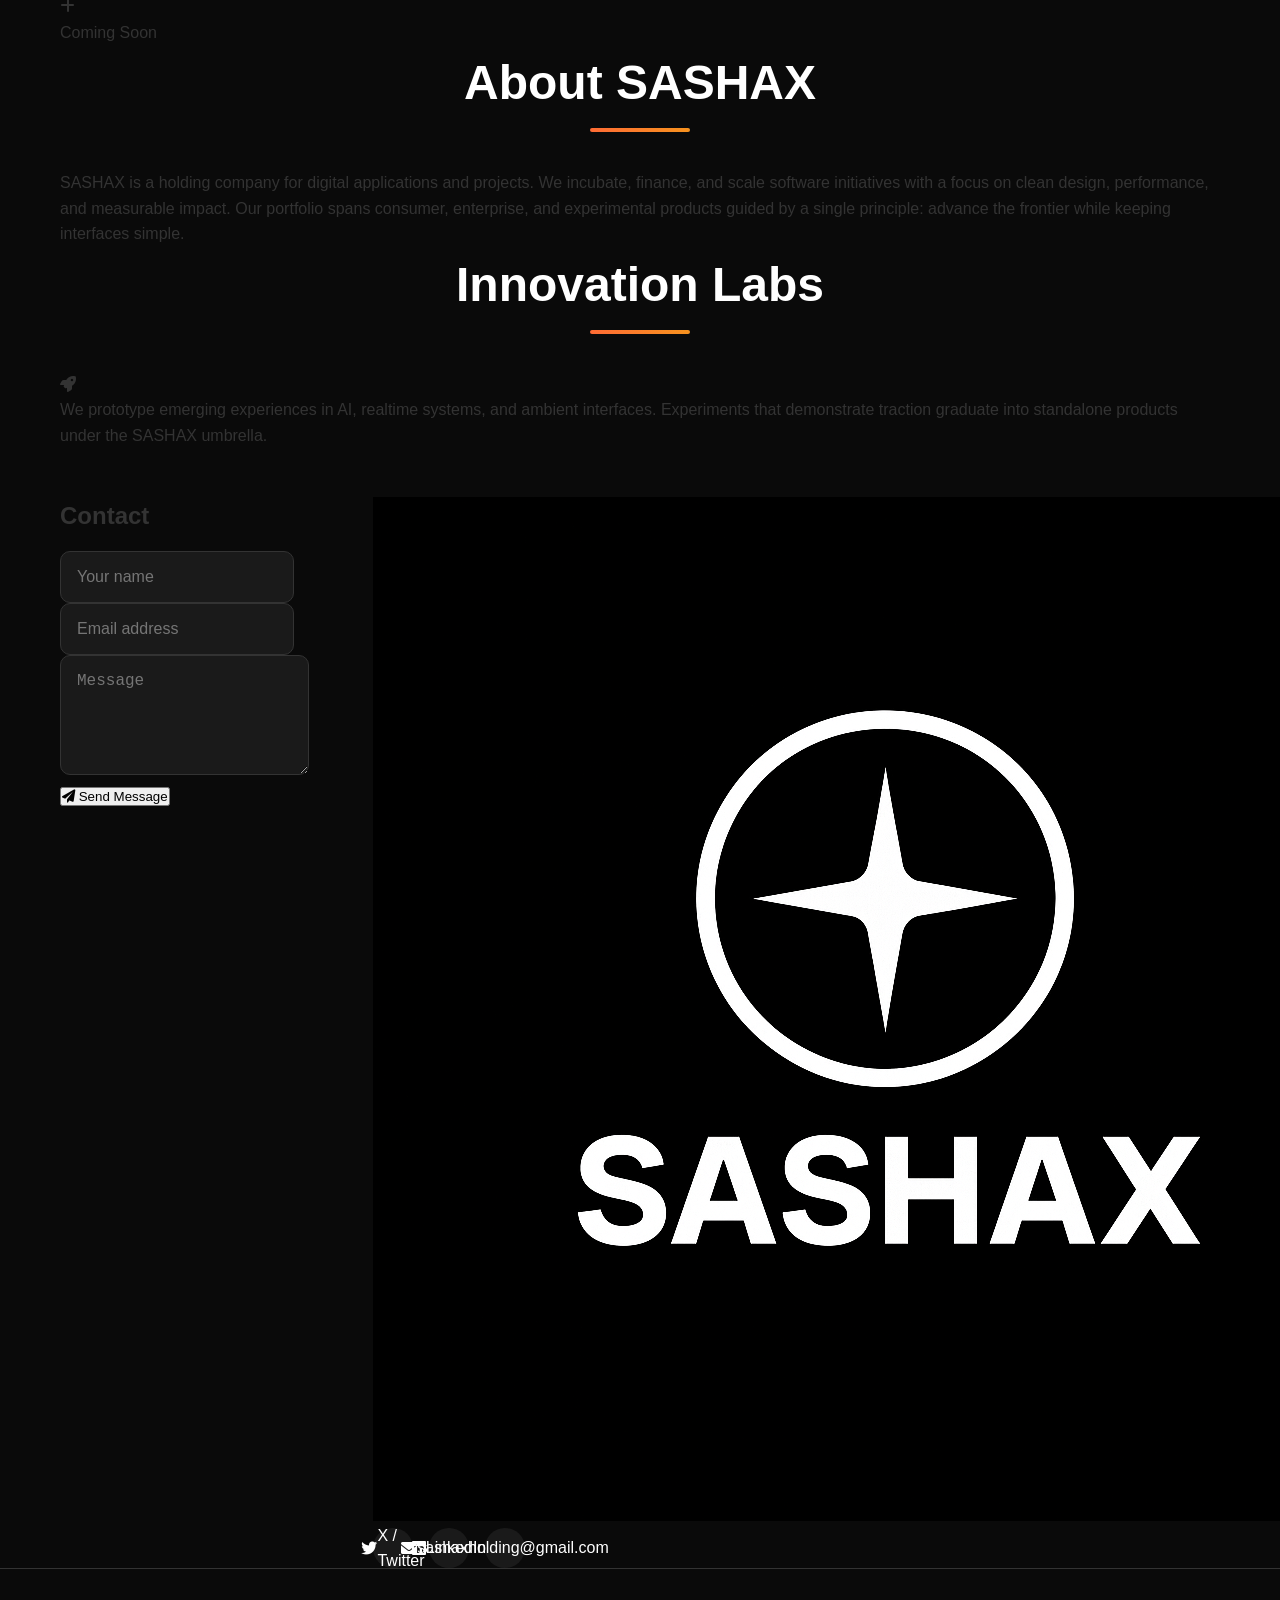
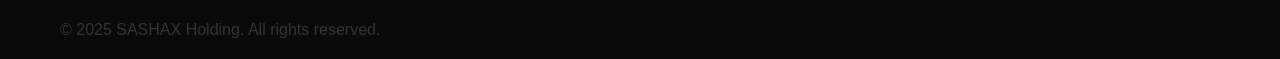
==== commit 649c5903: "Update index.html" ====
--- a/index.html
+++ b/index.html
@@ -3,9 +3,9 @@
 <head>
     <meta charset="UTF-8">
     <meta name="viewport" content="width=device-width, initial-scale=1.0">
-    <title>BoxBell - Boxing Training App</title>
+    <title>SASHAX - Innovating Beyond</title>
     <link rel="stylesheet" href="styles.css">
-    <link href="https://fonts.googleapis.com/css2?family=Roboto:wght@300;400;700;900&display=swap" rel="stylesheet">
+    <link href="https://fonts.googleapis.com/css2?family=Inter:wght@300;400;500;600;700;800;900&display=swap" rel="stylesheet">
     <link rel="stylesheet" href="https://cdnjs.cloudflare.com/ajax/libs/font-awesome/6.0.0/css/all.min.css">
 </head>
 <body>
@@ -14,17 +14,19 @@
         <nav class="navbar">
             <div class="nav-container">
                 <div class="logo">
-                    <div class="logo-text">
-                        <span class="logo-title">BOXBELL</span>
-                    </div>
+                    <img src="sashax_logo.png" alt="SASHAX" class="logo-image">
                 </div>
                 <ul class="nav-menu">
                     <li><a href="#home" class="nav-link">Home</a></li>
-                    <li><a href="#features" class="nav-link">Features</a></li>
-                    <li><a href="#modes" class="nav-link">Modes</a></li>
-                    <li><a href="#stats" class="nav-link">Stats</a></li>
-                    <li><a href="#download" class="nav-link">Download</a></li>
+                    <li><a href="#apps" class="nav-link">Apps</a></li>
+                    <li><a href="#about" class="nav-link">About</a></li>
+                    <li><a href="#labs" class="nav-link">Innovation Labs</a></li>
+                    <li><a href="#contact" class="nav-link">Contact</a></li>
                 </ul>
+                <button class="cta-button">
+                    <i class="fas fa-arrow-right"></i>
+                    Discover our Apps
+                </button>
                 <div class="hamburger">
                     <span class="bar"></span>
                     <span class="bar"></span>
@@ -37,319 +39,112 @@
     <!-- Hero Section -->
     <section id="home" class="hero">
         <div class="hero-content">
-            <h1 class="hero-title">BoxBell</h1>
-            <p class="hero-subtitle">The perfect boxing timer for your training</p>
-            <p class="hero-description">Professional timer with training modes adapted to your level. From beginners to professionals.</p>
-            <div class="hero-buttons">
-                <button class="btn btn-primary">Download App</button>
-                <button class="btn btn-secondary">View Features</button>
+            <div class="hero-logo">
+                <img src="sashax_logo.png" alt="SASHAX" class="hero-logo-image">
             </div>
-            <div class="app-badges">
-                <div class="badge">
-                    <i class="fab fa-apple"></i>
-                    <span>App Store</span>
+            <p class="hero-tagline">Innovating Beyond</p>
+            <button class="hero-cta">
+                <i class="fas fa-arrow-right"></i>
+                Discover our Apps
+            </button>
+            <p class="hero-subtitle">Minimalist. Futuristic. Digital holdings.</p>
+        </div>
+    </section>
+
+    <!-- Apps Section -->
+    <section id="apps" class="apps">
+        <div class="container">
+            <h2 class="section-title">Our Apps</h2>
+            <div class="apps-grid">
+                <div class="app-card featured-app">
+                    <div class="app-icon">
+                        <i class="fas fa-stopwatch"></i>
+                    </div>
+                    <h3>BoxBell</h3>
+                    <p>Professional boxing timer with multiple training modes, progress tracking, and intuitive interface. Perfect for boxers of all levels.</p>
+                    <div class="app-features">
+                        <span class="feature-tag">Smart Timer</span>
+                        <span class="feature-tag">Multiple Modes</span>
+                        <span class="feature-tag">Progress Tracking</span>
+                    </div>
+                    <div class="app-status available">Available</div>
                 </div>
-                <div class="badge">
-                    <i class="fab fa-google-play"></i>
-                    <span>Google Play</span>
-                </div>
-            </div>
-        </div>
-        <div class="hero-image">
-            <div class="phone-mockup">
-                <div class="phone-screen">
-                    <div class="app-interface">
-                        <div class="app-header">
-                            <div class="app-title">BoxBell</div>
-                            <div class="app-subtitle">Beginner Mode • AUTO</div>
+                <div class="app-card coming-soon-card">
+                    <div class="coming-soon-content">
+                        <div class="coming-soon-icon">
+                            <i class="fas fa-plus"></i>
                         </div>
-                        <div class="phase-indicator">WARM UP</div>
-                        <div class="timer-circle">
-                            <div class="timer-display">1:00</div>
-                        </div>
-                        <div class="stats-row">
-                            <div class="stat">
-                                <span class="stat-label">Completed</span>
-                                <span class="stat-value">0</span>
-                            </div>
-                            <div class="stat">
-                                <span class="stat-label">Current</span>
-                                <span class="stat-value">0</span>
-                            </div>
-                        </div>
-                        <div class="control-buttons">
-                            <button class="control-btn play-btn">
-                                <i class="fas fa-play"></i>
-                            </button>
-                            <button class="control-btn reset-btn">
-                                <i class="fas fa-redo"></i>
-                            </button>
-                        </div>
+                        <div class="coming-soon-text">Coming Soon</div>
                     </div>
                 </div>
             </div>
         </div>
     </section>
 
-    <!-- Features Section -->
-    <section id="features" class="features">
+    <!-- About Section -->
+    <section id="about" class="about">
         <div class="container">
-            <h2 class="section-title">Key Features</h2>
-            <div class="features-grid">
-                <div class="feature-card">
-                    <div class="feature-icon">
-                        <i class="fas fa-stopwatch"></i>
-                    </div>
-                    <h3>Smart Timer</h3>
-                    <p>Automatic round timer with clear visual indicators and alert sounds for each training phase.</p>
-                </div>
-                <div class="feature-card">
-                    <div class="feature-icon">
-                        <i class="fas fa-cogs"></i>
-                    </div>
-                    <h3>Multiple Modes</h3>
-                    <p>Adapted training modes: Beginner, Amateur and Professional with optimized durations for each level.</p>
-                </div>
-                <div class="feature-card">
-                    <div class="feature-icon">
-                        <i class="fas fa-chart-bar"></i>
-                    </div>
-                    <h3>Detailed Statistics</h3>
-                    <p>Complete progress tracking with session statistics, total time and completed rounds.</p>
-                </div>
-                <div class="feature-card">
-                    <div class="feature-icon">
-                        <i class="fas fa-volume-up"></i>
-                    </div>
-                    <h3>Sound Alerts</h3>
-                    <p>Audible notifications for round start and end, with option to customize alert sounds.</p>
-                </div>
-                <div class="feature-card">
-                    <div class="feature-icon">
-                        <i class="fas fa-mobile-alt"></i>
-                    </div>
-                    <h3>Intuitive Interface</h3>
-                    <p>Clean and easy-to-use design that lets you focus on your training without distractions.</p>
-                </div>
-                <div class="feature-card">
-                    <div class="feature-icon">
-                        <i class="fas fa-history"></i>
-                    </div>
-                    <h3>Training History</h3>
-                    <p>Complete record of all your sessions with dates, duration and performance to track your progress.</p>
-                </div>
+            <h2 class="section-title">About SASHAX</h2>
+            <div class="about-content">
+                <p class="about-description">
+                    SASHAX is a holding company for digital applications and projects. We incubate, finance, and scale software initiatives with a focus on clean design, performance, and measurable impact. Our portfolio spans consumer, enterprise, and experimental products guided by a single principle: advance the frontier while keeping interfaces simple.
+                </p>
             </div>
         </div>
     </section>
 
-    <!-- Training Modes Section -->
-    <section id="modes" class="modes">
+
+    <!-- Innovation Labs Section -->
+    <section id="labs" class="labs">
         <div class="container">
-            <h2 class="section-title">Training Modes</h2>
-            <p class="section-subtitle">Choose the mode that best fits your experience level</p>
-            <div class="modes-grid">
-                <div class="mode-card beginner">
-                    <div class="mode-header">
-                        <div class="mode-icon">
-                            <i class="fas fa-seedling"></i>
-                        </div>
-                        <h3>Beginner</h3>
-                        <div class="mode-badge">Recommended</div>
+            <h2 class="section-title">Innovation Labs</h2>
+            <div class="labs-content">
+                <div class="labs-card">
+                    <div class="labs-icon">
+                        <i class="fas fa-rocket"></i>
                     </div>
-                    <div class="mode-details">
-                        <div class="time-spec">
-                            <span class="time-label">Round:</span>
-                            <span class="time-value">2 min</span>
-                        </div>
-                        <div class="time-spec">
-                            <span class="time-label">Rest:</span>
-                            <span class="time-value">1 min</span>
-                        </div>
-                        <p class="mode-description">Perfect for starting your boxing journey. Short rounds with generous rest periods.</p>
-                        <ul class="mode-features">
-                            <li>2 minute rounds</li>
-                            <li>1 minute rest</li>
-                            <li>Warm-up included</li>
-                            <li>Ideal for beginners</li>
-                        </ul>
-                    </div>
-                </div>
-
-                <div class="mode-card amateur">
-                    <div class="mode-header">
-                        <div class="mode-icon">
-                            <i class="fas fa-fist-raised"></i>
-                        </div>
-                        <h3>Amateur</h3>
-                    </div>
-                    <div class="mode-details">
-                        <div class="time-spec">
-                            <span class="time-label">Round:</span>
-                            <span class="time-value">3 min</span>
-                        </div>
-                        <div class="time-spec">
-                            <span class="time-label">Rest:</span>
-                            <span class="time-value">1 min</span>
-                        </div>
-                        <p class="mode-description">For intermediate level trainers seeking moderate intensity.</p>
-                        <ul class="mode-features">
-                            <li>3 minute rounds</li>
-                            <li>1 minute rest</li>
-                            <li>Moderate pace</li>
-                            <li>For amateur level</li>
-                        </ul>
-                    </div>
-                </div>
-
-                <div class="mode-card professional">
-                    <div class="mode-header">
-                        <div class="mode-icon">
-                            <i class="fas fa-trophy"></i>
-                        </div>
-                        <h3>Professional</h3>
-                    </div>
-                    <div class="mode-details">
-                        <div class="time-spec">
-                            <span class="time-label">Round:</span>
-                            <span class="time-value">3 min</span>
-                        </div>
-                        <div class="time-spec">
-                            <span class="time-label">Rest:</span>
-                            <span class="time-value">30 sec</span>
-                        </div>
-                        <p class="mode-description">Professional intensity with minimal rest for maximum endurance.</p>
-                        <ul class="mode-features">
-                            <li>3 minute rounds</li>
-                            <li>30 second rest</li>
-                            <li>High intensity</li>
-                            <li>Professional level</li>
-                        </ul>
-                    </div>
-                </div>
-            </div>
-        </div>
-    </section>
-
-    <!-- Stats Section -->
-    <section id="stats" class="stats">
-        <div class="container">
-            <h2 class="section-title">Progress Tracking</h2>
-            <p class="section-subtitle">Monitor your progress with detailed statistics</p>
-            <div class="stats-grid">
-                <div class="stat-card">
-                    <div class="stat-icon">
-                        <i class="fas fa-target"></i>
-                    </div>
-                    <div class="stat-content">
-                        <h3>4</h3>
-                        <p>Total Rounds</p>
-                    </div>
-                </div>
-                <div class="stat-card">
-                    <div class="stat-icon">
-                        <i class="fas fa-clock"></i>
-                    </div>
-                    <div class="stat-content">
-                        <h3>12m</h3>
-                        <p>Total Time</p>
-                    </div>
-                </div>
-                <div class="stat-card">
-                    <div class="stat-icon">
-                        <i class="fas fa-calendar"></i>
-                    </div>
-                    <div class="stat-content">
-                        <h3>1</h3>
-                        <p>Sessions</p>
-                    </div>
-                </div>
-                <div class="stat-card">
-                    <div class="stat-icon">
-                        <i class="fas fa-chart-line"></i>
-                    </div>
-                    <div class="stat-content">
-                        <h3>4.0</h3>
-                        <p>Avg Rounds</p>
-                    </div>
-                </div>
-            </div>
-            <div class="stats-details">
-                <div class="recent-sessions">
-                    <h3>Recent Sessions</h3>
-                    <div class="session-item">
-                        <div class="session-info">
-                            <h4>Beginner Training</h4>
-                            <p>Wed, Sep 24</p>
-                            <p>Duration: 12m</p>
-                        </div>
-                        <div class="session-stats">
-                            <span class="rounds-badge">4 rounds</span>
-                            <p>Avg: 3m 12s per round</p>
-                        </div>
-                    </div>
-                </div>
-                <div class="performance-insights">
-                    <h3>This Month's Summary</h3>
-                    <div class="insights-card">
-                        <ul>
-                            <li>Average session time: 12m</li>
-                            <li>Average rounds per session: 4.0</li>
-                            <li>Total training time: 12m</li>
-                        </ul>
-                    </div>
+                    <p>We prototype emerging experiences in AI, realtime systems, and ambient interfaces. Experiments that demonstrate traction graduate into standalone products under the SASHAX umbrella.</p>
                 </div>
             </div>
         </div>
     </section>
 
 
-    <!-- Download Section -->
-    <section id="download" class="download">
+    <!-- Contact Section -->
+    <section id="contact" class="contact">
         <div class="container">
-            <h2 class="section-title">Download BoxBell</h2>
-            <p class="section-subtitle">Available on all major platforms</p>
-            <div class="download-content">
-                <div class="download-info">
-                    <h3>Start your training today!</h3>
-                    <p>BoxBell is available for free on App Store and Google Play. Download the app and start improving your boxing training from day one.</p>
-                    <div class="download-features">
-                        <div class="feature-item">
-                            <i class="fas fa-check"></i>
-                            <span>Free to download</span>
-                        </div>
-                        <div class="feature-item">
-                            <i class="fas fa-check"></i>
-                            <span>No annoying ads</span>
-                        </div>
-                        <div class="feature-item">
-                            <i class="fas fa-check"></i>
-                            <span>Regular updates</span>
-                        </div>
-                        <div class="feature-item">
-                            <i class="fas fa-check"></i>
-                            <span>24/7 support</span>
-                        </div>
+            <div class="contact-content">
+                <div class="contact-form">
+                    <h2>Contact</h2>
+                    <form>
+                        <input type="text" placeholder="Your name" required>
+                        <input type="email" placeholder="Email address" required>
+                        <textarea placeholder="Message" rows="4" required></textarea>
+                        <button type="submit" class="contact-button">
+                            <i class="fas fa-paper-plane"></i>
+                            Send Message
+                        </button>
+                    </form>
+                </div>
+                <div class="contact-info">
+                    <div class="company-logo">
+                        <img src="sashax_logo.png" alt="SASHAX" class="footer-logo-image">
+                    </div>
+                    <div class="social-links">
+                        <a href="#" class="social-link">
+                            <i class="fab fa-twitter"></i>
+                            X / Twitter
+                        </a>
+                        <a href="#" class="social-link">
+                            <i class="fab fa-linkedin"></i>
+                            LinkedIn
+                        </a>
+                        <a href="mailto:sashaxholding@gmail.com" class="social-link">
+                            <i class="fas fa-envelope"></i>
+                            sashaxholding@gmail.com
+                        </a>
                     </div>
                 </div>
-                <div class="download-buttons">
-                    <a href="#" class="download-btn app-store">
-                        <i class="fab fa-apple"></i>
-                        <div class="btn-text">
-                            <span class="btn-title">Download on</span>
-                            <span class="btn-subtitle">App Store</span>
-                        </div>
-                    </a>
-                    <a href="#" class="download-btn google-play coming-soon">
-                        <i class="fab fa-google-play"></i>
-                        <div class="btn-text">
-                            <span class="btn-title">Coming Soon</span>
-                            <span class="btn-subtitle">Google Play</span>
-                        </div>
-                    </a>
-                </div>
-            </div>
-            <div class="version-info">
-                <p>Current version: 1.0.0 | Requires iOS 12.0+ or Android 8.0+</p>
             </div>
         </div>
     </section>
@@ -357,46 +152,7 @@
     <!-- Footer -->
     <footer class="footer">
         <div class="container">
-            <div class="footer-content">
-                <div class="footer-section">
-                    <div class="logo">
-                        <div class="logo-text">
-                            <span class="logo-title">BOXBELL</span>
-                        </div>
-                    </div>
-                    <p>The most complete and easy-to-use boxing timer application.</p>
-                </div>
-                <div class="footer-section">
-                    <h3>Quick Links</h3>
-                    <ul>
-                        <li><a href="#home">Home</a></li>
-                        <li><a href="#features">Features</a></li>
-                        <li><a href="#modes">Modes</a></li>
-                        <li><a href="#download">Download</a></li>
-                    </ul>
-                </div>
-                <div class="footer-section">
-                    <h3>Support</h3>
-                    <ul>
-                        <li><a href="#">Help Center</a></li>
-                        <li><a href="#">Contact</a></li>
-                        <li><a href="#">Privacy Policy</a></li>
-                        <li><a href="#">Terms of Use</a></li>
-                    </ul>
-                </div>
-                <div class="footer-section">
-                    <h3>Follow Us</h3>
-                    <div class="social-links">
-                        <a href="#"><i class="fab fa-facebook"></i></a>
-                        <a href="#"><i class="fab fa-twitter"></i></a>
-                        <a href="#"><i class="fab fa-instagram"></i></a>
-                        <a href="#"><i class="fab fa-youtube"></i></a>
-                    </div>
-                </div>
-            </div>
-            <div class="footer-bottom">
-                <p>&copy; 2024 BoxBell. All rights reserved.</p>
-            </div>
+            <p>&copy; 2025 SASHAX Holding. All rights reserved.</p>
         </div>
     </footer>
 
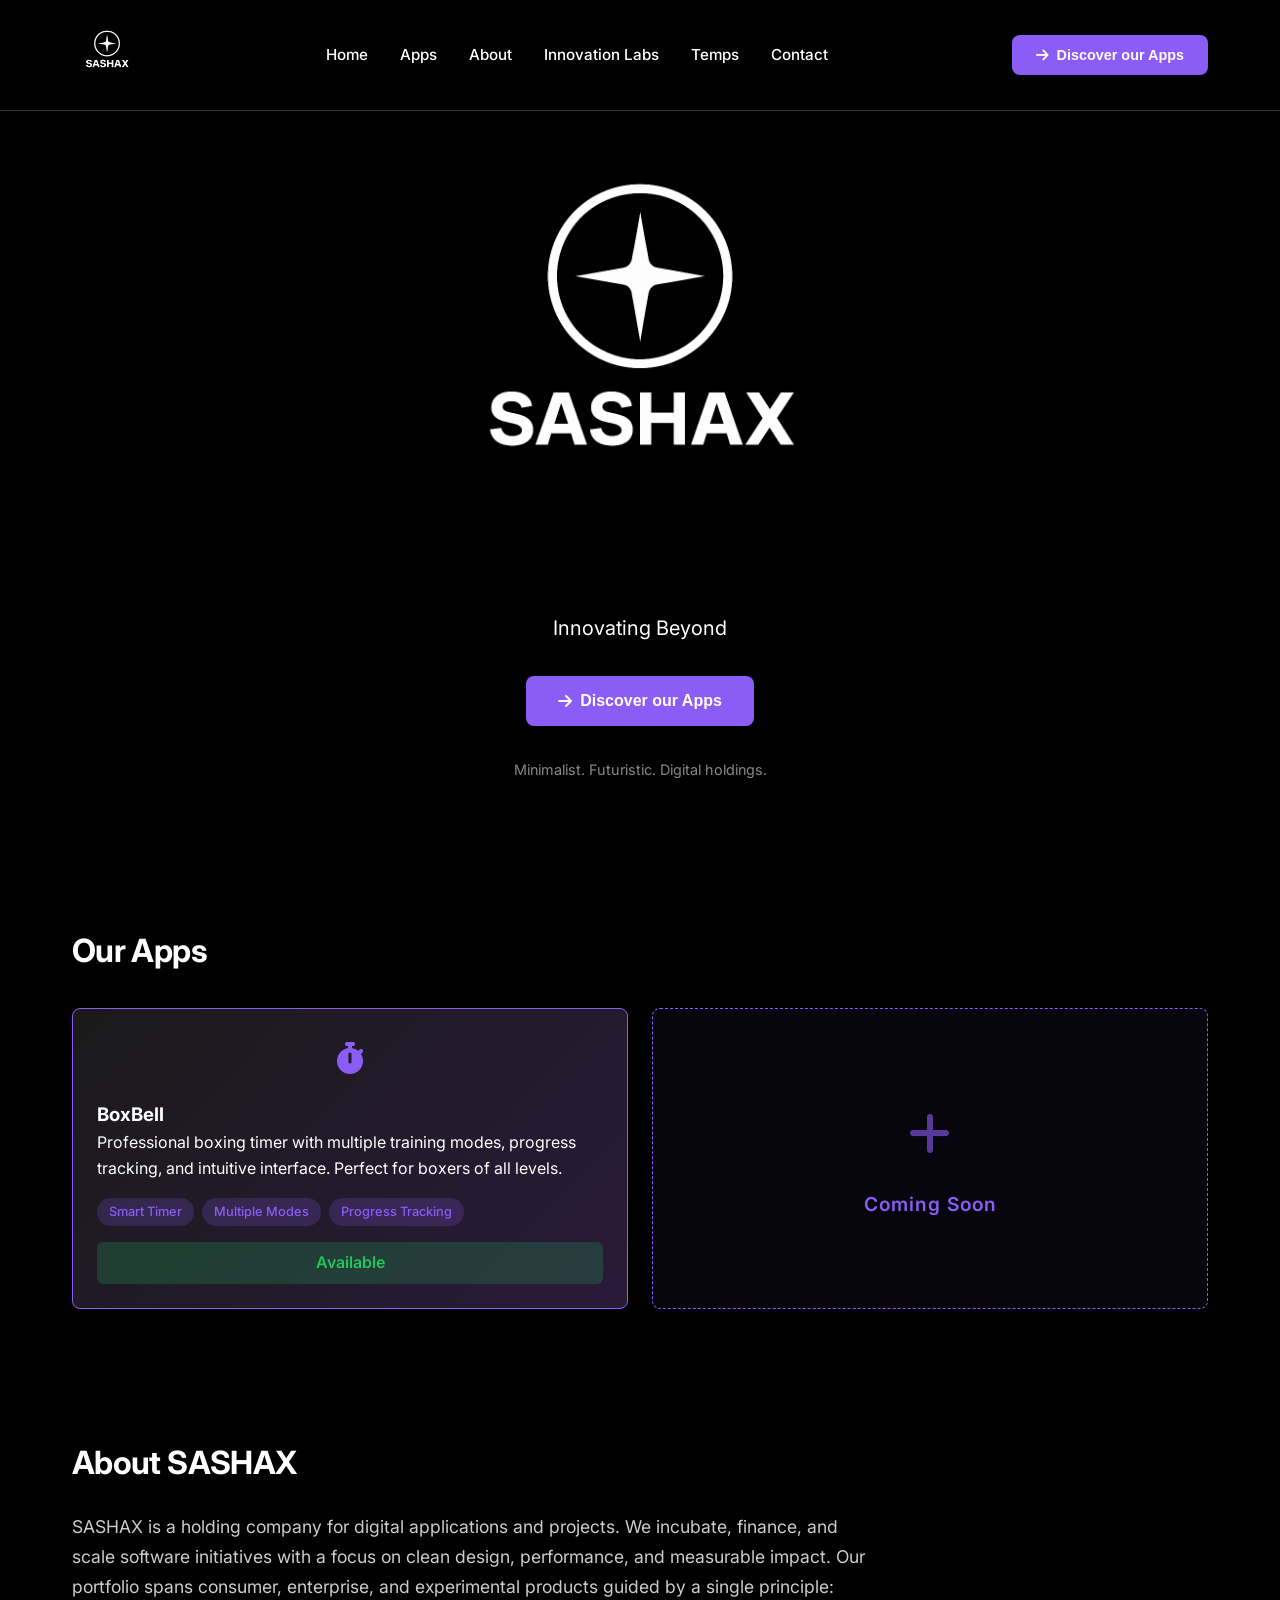
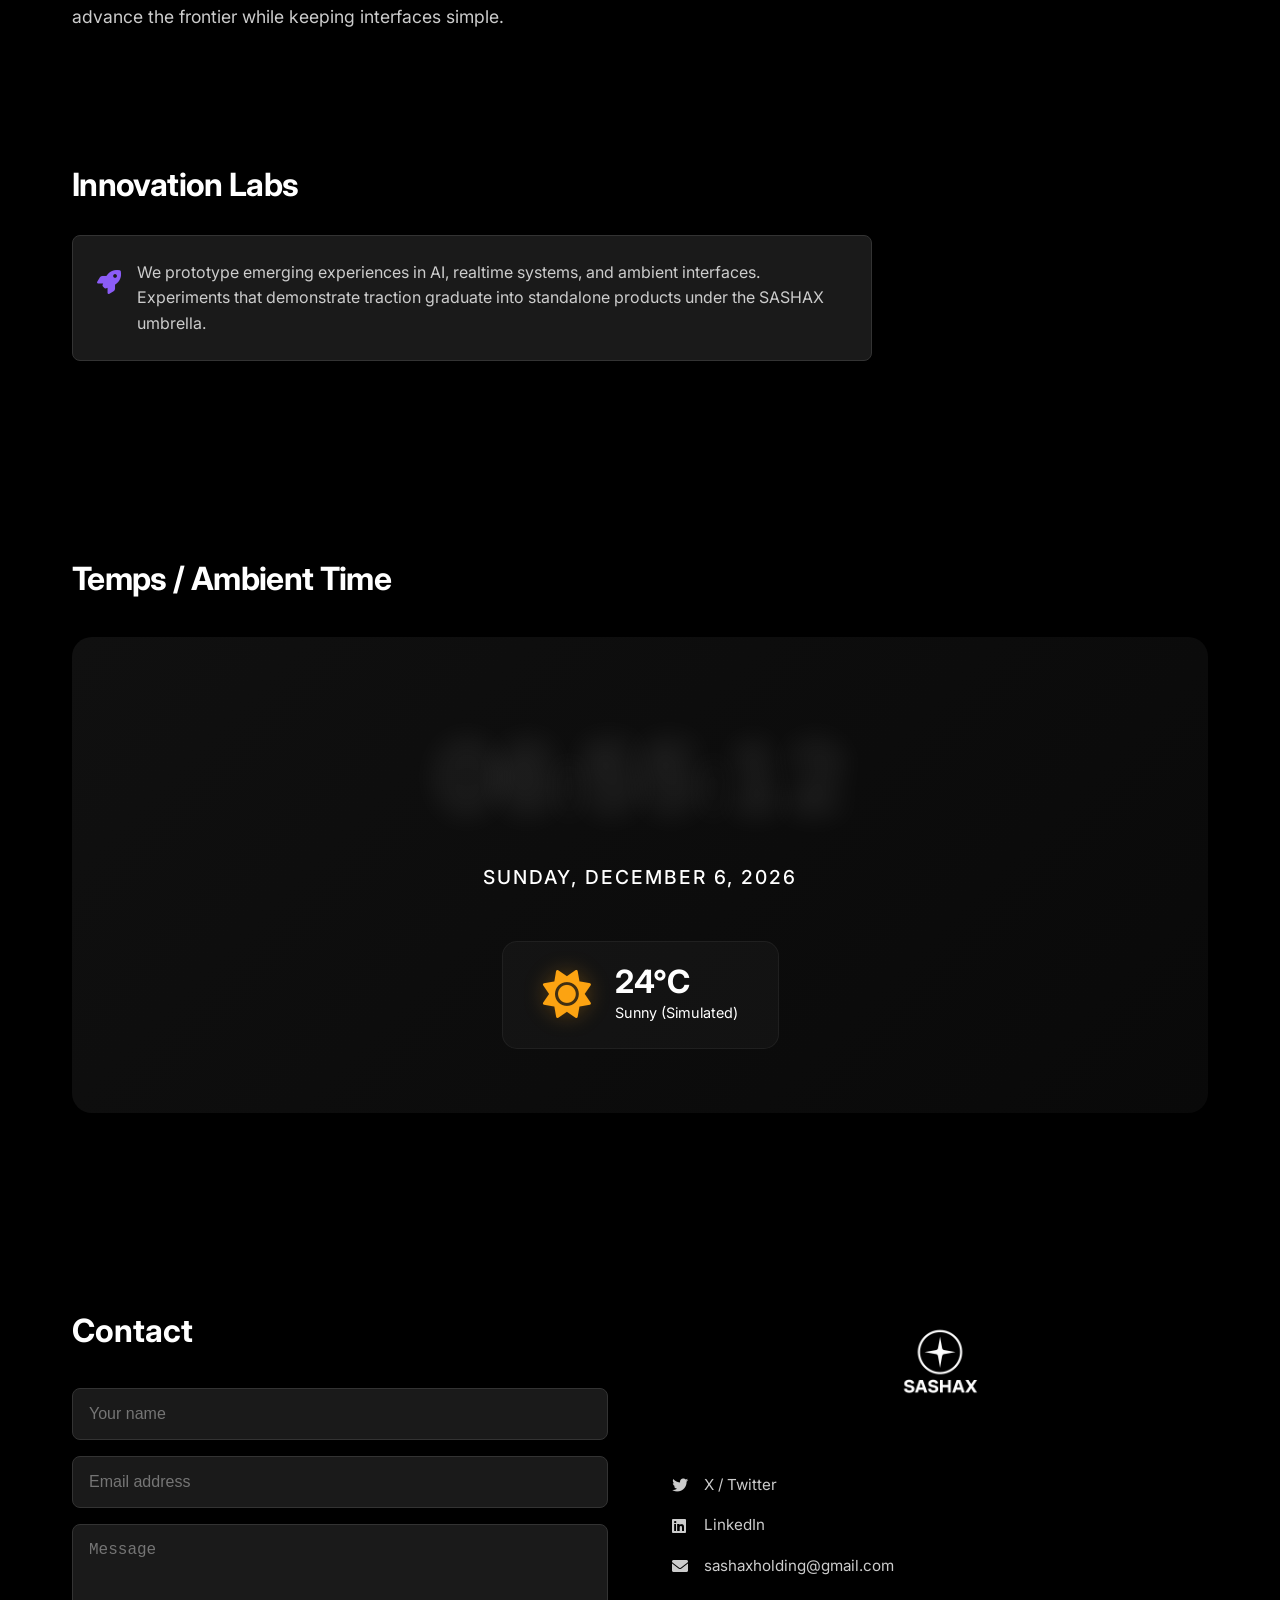
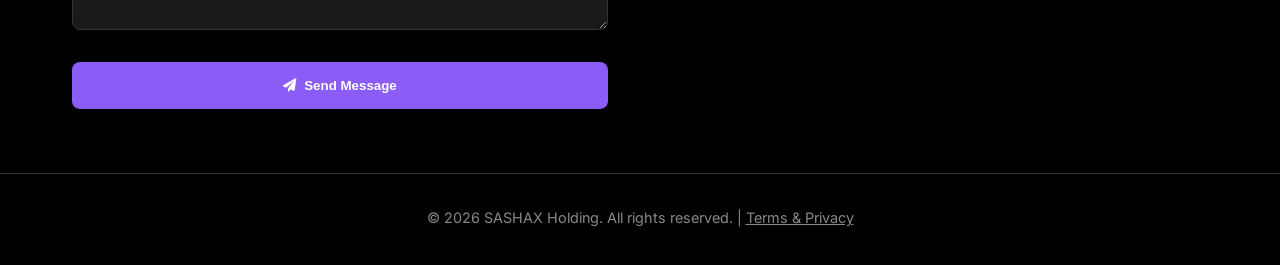
==== commit 0eb91b74: "Add a temperature screen to the Sashax website (69fa7b107db9439c099aee1d)" ====
--- a/index.html
+++ b/index.html
@@ -21,6 +21,7 @@
                     <li><a href="#apps" class="nav-link">Apps</a></li>
                     <li><a href="#about" class="nav-link">About</a></li>
                     <li><a href="#labs" class="nav-link">Innovation Labs</a></li>
+                    <li><a href="#temps" class="nav-link">Temps</a></li>
                     <li><a href="#contact" class="nav-link">Contact</a></li>
                 </ul>
                 <button class="cta-button">
@@ -109,6 +110,27 @@
         </div>
     </section>
 
+    <!-- Temps Section -->
+    <section id="temps" class="temps-section">
+        <div class="container">
+            <h2 class="section-title">Temps / Ambient Time</h2>
+            <div class="temps-display">
+                <div class="clock-container">
+                    <div id="ambient-clock" class="ambient-clock">00:00:00</div>
+                    <div id="ambient-date" class="ambient-date">Day, Month 00, Year</div>
+                </div>
+                <div class="weather-widget">
+                    <div class="weather-icon">
+                        <i class="fas fa-sun"></i>
+                    </div>
+                    <div class="weather-info">
+                        <div class="temperature">24°C</div>
+                        <div class="weather-condition">Sunny (Simulated)</div>
+                    </div>
+                </div>
+            </div>
+        </div>
+    </section>
 
     <!-- Contact Section -->
     <section id="contact" class="contact">
@@ -152,7 +174,7 @@
     <!-- Footer -->
     <footer class="footer">
         <div class="container">
-            <p>&copy; 2025 SASHAX Holding. All rights reserved.</p>
+            <p>&copy; 2026 SASHAX Holding. All rights reserved. | <a href="terms.html" style="color: #888888; text-decoration: underline;">Terms & Privacy</a></p>
         </div>
     </footer>
 
--- a/styles.css
+++ b/styles.css
@@ -6,17 +6,17 @@
 }
 
 body {
-    font-family: 'Roboto', sans-serif;
+    font-family: 'Inter', sans-serif;
     line-height: 1.6;
-    color: #333;
-    background-color: #0a0a0a;
+    color: #ffffff;
+    background-color: #000000;
     overflow-x: hidden;
 }
 
 .container {
     max-width: 1200px;
     margin: 0 auto;
-    padding: 0 20px;
+    padding: 0 2rem;
 }
 
 /* Header Styles */
@@ -27,7 +27,7 @@
     background: rgba(0, 0, 0, 0.95);
     backdrop-filter: blur(10px);
     z-index: 1000;
-    transition: all 0.3s ease;
+    border-bottom: 1px solid #333333;
 }
 
 .navbar {
@@ -40,35 +40,14 @@
     align-items: center;
     max-width: 1200px;
     margin: 0 auto;
-    padding: 0 20px;
-}
-
-.logo {
-    display: flex;
-    align-items: center;
-    font-size: 1.5rem;
-    font-weight: 900;
-    color: #ff6b35;
-    text-decoration: none;
-}
-
-.logo i {
-    margin-right: 10px;
-    font-size: 2rem;
-    color: #ff6b35;
-}
-
-/* BoxBell Logo */
-.logo-text {
-    display: flex;
-    align-items: center;
-}
-
-.logo-title {
-    font-size: 1.8rem;
-    font-weight: 900;
-    color: #ffd700;
-    letter-spacing: 2px;
+    padding: 0 2rem;
+}
+
+/* SASHAX Logo */
+.logo-image {
+    height: 70px;
+    width: auto;
+    object-fit: contain;
 }
 
 .nav-menu {
@@ -78,30 +57,35 @@
 }
 
 .nav-link {
-    color: #fff;
+    color: #ffffff;
     text-decoration: none;
     font-weight: 500;
     transition: color 0.3s ease;
-    position: relative;
+    font-size: 0.95rem;
 }
 
 .nav-link:hover {
-    color: #ff6b35;
-}
-
-.nav-link::after {
-    content: '';
-    position: absolute;
-    bottom: -5px;
-    left: 0;
-    width: 0;
-    height: 2px;
-    background: #ff6b35;
-    transition: width 0.3s ease;
-}
-
-.nav-link:hover::after {
-    width: 100%;
+    color: #8b5cf6;
+}
+
+.cta-button {
+    background: #8b5cf6;
+    color: #ffffff;
+    border: none;
+    padding: 0.75rem 1.5rem;
+    border-radius: 8px;
+    font-weight: 600;
+    font-size: 0.9rem;
+    cursor: pointer;
+    transition: all 0.3s ease;
+    display: flex;
+    align-items: center;
+    gap: 0.5rem;
+}
+
+.cta-button:hover {
+    background: #7c3aed;
+    transform: translateY(-1px);
 }
 
 .hamburger {
@@ -120,1002 +104,273 @@
 
 /* Hero Section */
 .hero {
-    min-height: 100vh;
+    min-height: 80vh;
     display: flex;
     align-items: center;
     justify-content: center;
-    background: linear-gradient(135deg, #0a0a0a 0%, #1a1a1a 50%, #2a2a2a 100%);
-    position: relative;
-    overflow: hidden;
-    padding: 100px 0;
-}
-
-.hero::before {
-    content: '';
-    position: absolute;
-    top: 0;
-    left: 0;
-    right: 0;
-    bottom: 0;
-    background: url('data:image/svg+xml,<svg xmlns="http://www.w3.org/2000/svg" viewBox="0 0 100 100"><defs><pattern id="grain" width="100" height="100" patternUnits="userSpaceOnUse"><circle cx="50" cy="50" r="1" fill="%23ff6b35" opacity="0.1"/></pattern></defs><rect width="100" height="100" fill="url(%23grain)"/></svg>');
-    opacity: 0.3;
+    background: #000000;
+    text-align: center;
+    padding: 80px 0;
 }
 
 .hero-content {
-    flex: 1;
-    z-index: 2;
-    position: relative;
     max-width: 600px;
-    text-align: center;
-    margin-right: 2rem;
+}
+
+.hero-logo {
+    margin-bottom: 2rem;
+    display: flex;
+    justify-content: center;
+}
+
+.hero-logo-image {
+    height: 500px;
+    width: auto;
+    object-fit: contain;
+    animation: pulse 2s infinite;
 }
 
 .hero-title {
-    font-size: 4rem;
-    font-weight: 900;
-    color: #fff;
+    font-size: 3.5rem;
+    font-weight: 800;
+    color: #ffffff;
     margin-bottom: 1rem;
-    text-shadow: 2px 2px 4px rgba(0, 0, 0, 0.5);
-    animation: slideInLeft 1s ease-out;
-}
-
-.hero-subtitle {
-    font-size: 1.5rem;
-    color: #ccc;
-    margin-bottom: 1rem;
-    animation: slideInLeft 1s ease-out 0.2s both;
-}
-
-.hero-description {
-    font-size: 1.1rem;
-    color: #aaa;
+    letter-spacing: -0.02em;
+}
+
+.hero-tagline {
+    font-size: 1.25rem;
+    color: #ffffff;
     margin-bottom: 2rem;
-    max-width: 600px;
-    animation: slideInLeft 1s ease-out 0.3s both;
-}
-
-.hero-buttons {
-    display: flex;
-    gap: 1rem;
-    margin-bottom: 2rem;
-    animation: slideInLeft 1s ease-out 0.4s both;
-}
-
-.app-badges {
-    display: flex;
-    gap: 1rem;
-    animation: slideInLeft 1s ease-out 0.5s both;
-}
-
-.badge {
-    display: flex;
-    align-items: center;
-    gap: 0.5rem;
-    padding: 0.5rem 1rem;
-    background: rgba(255, 255, 255, 0.1);
-    border-radius: 25px;
-    color: #fff;
-    font-size: 0.9rem;
-    transition: all 0.3s ease;
-}
-
-.badge:hover {
-    background: rgba(255, 107, 53, 0.2);
-    transform: translateY(-2px);
-}
-
-.btn {
-    padding: 15px 30px;
+    font-weight: 400;
+}
+
+.hero-cta {
+    background: #8b5cf6;
+    color: #ffffff;
     border: none;
-    border-radius: 50px;
-    font-size: 1.1rem;
+    padding: 1rem 2rem;
+    border-radius: 8px;
     font-weight: 600;
+    font-size: 1rem;
     cursor: pointer;
     transition: all 0.3s ease;
-    text-decoration: none;
-    display: inline-block;
-    text-align: center;
-}
-
-.btn-primary {
-    background: linear-gradient(45deg, #ff6b35, #f7931e);
-    color: #fff;
-    box-shadow: 0 4px 15px rgba(255, 107, 53, 0.3);
-}
-
-.btn-primary:hover {
+    display: inline-flex;
+    align-items: center;
+    gap: 0.5rem;
+    margin-bottom: 2rem;
+}
+
+.hero-cta:hover {
+    background: #7c3aed;
     transform: translateY(-2px);
-    box-shadow: 0 6px 20px rgba(255, 107, 53, 0.4);
-}
-
-.btn-secondary {
-    background: transparent;
-    color: #fff;
-    border: 2px solid #ff6b35;
-}
-
-.btn-secondary:hover {
-    background: #ff6b35;
-    transform: translateY(-2px);
-}
-
-.hero-image {
-    flex: 1;
-    display: flex;
-    justify-content: center;
-    align-items: center;
-    z-index: 2;
-    position: relative;
-    max-width: 400px;
-}
-
-.phone-mockup {
-    width: 300px;
-    height: 600px;
-    background: #1a1a1a;
-    border-radius: 40px;
-    padding: 20px;
-    box-shadow: 0 20px 40px rgba(0, 0, 0, 0.5);
-    position: relative;
-    animation: float 3s ease-in-out infinite;
-}
-
-.phone-screen {
-    width: 100%;
-    height: 100%;
-    background: #000;
-    border-radius: 30px;
-    overflow: hidden;
-    position: relative;
-}
-
-.app-interface {
-    padding: 20px;
-    height: 100%;
-    display: flex;
-    flex-direction: column;
-    color: #fff;
-}
-
-.app-header {
-    text-align: center;
-    margin-bottom: 30px;
-}
-
-.app-title {
-    font-size: 1.5rem;
-    font-weight: 900;
-    color: #fff;
-    margin-bottom: 5px;
-}
-
-.app-subtitle {
+}
+
+.hero-subtitle {
     font-size: 0.9rem;
-    color: #aaa;
-}
-
-.phase-indicator {
-    background: #ff6b35;
-    color: #000;
-    padding: 10px 20px;
-    border-radius: 20px;
-    text-align: center;
+    color: #888888;
+    font-weight: 400;
+}
+
+/* About Section */
+.about {
+    padding: 4rem 0;
+    background: #000000;
+}
+
+.section-title {
+    font-size: 2rem;
     font-weight: 700;
-    margin-bottom: 30px;
-    font-size: 0.9rem;
-}
-
-.timer-circle {
-    width: 200px;
-    height: 200px;
-    border: 8px solid #ff6b35;
-    border-radius: 50%;
-    display: flex;
-    align-items: center;
-    justify-content: center;
-    margin: 0 auto 30px;
-    position: relative;
-    animation: pulse 2s infinite;
-}
-
-.timer-display {
-    font-size: 3rem;
-    font-weight: 900;
-    color: #fff;
-}
-
-.stats-row {
-    display: flex;
-    justify-content: space-around;
-    margin-bottom: 30px;
-}
-
-.stat {
-    text-align: center;
-}
-
-.stat-label {
-    display: block;
-    font-size: 0.8rem;
-    color: #aaa;
-    margin-bottom: 5px;
-}
-
-.stat-value {
-    display: block;
-    font-size: 1.5rem;
-    font-weight: 900;
-    color: #fff;
-}
-
-.control-buttons {
-    display: flex;
-    justify-content: center;
-    gap: 20px;
-    margin-top: auto;
-}
-
-.control-btn {
-    width: 60px;
-    height: 60px;
-    border-radius: 50%;
-    border: none;
-    display: flex;
-    align-items: center;
-    justify-content: center;
-    font-size: 1.5rem;
-    cursor: pointer;
-    transition: all 0.3s ease;
-}
-
-.play-btn {
-    background: #ff6b35;
-    color: #fff;
-}
-
-.reset-btn {
-    background: #333;
-    color: #fff;
-}
-
-.control-btn:hover {
-    transform: scale(1.1);
-}
-
-/* Section Styles */
-.section-title {
-    font-size: 3rem;
-    font-weight: 900;
-    text-align: center;
-    margin-bottom: 3rem;
-    color: #fff;
-    position: relative;
-}
-
-.section-title::after {
-    content: '';
-    position: absolute;
-    bottom: -10px;
-    left: 50%;
-    transform: translateX(-50%);
-    width: 100px;
-    height: 4px;
-    background: linear-gradient(45deg, #ff6b35, #f7931e);
-    border-radius: 2px;
-}
-
-/* Features Section */
-.features {
-    padding: 100px 0;
-    background: linear-gradient(180deg, #1a1a1a 0%, #0a0a0a 100%);
-}
-
-.features-grid {
-    display: grid;
-    grid-template-columns: repeat(auto-fit, minmax(300px, 1fr));
-    gap: 2rem;
-    margin-top: 3rem;
-}
-
-.feature-card {
-    background: #1a1a1a;
-    border-radius: 20px;
-    padding: 2rem;
-    text-align: center;
-    border: 1px solid #333;
-    transition: all 0.3s ease;
-}
-
-.feature-card:hover {
-    transform: translateY(-10px);
-    box-shadow: 0 20px 40px rgba(255, 107, 53, 0.2);
-    border-color: #ff6b35;
-}
-
-.feature-icon {
-    font-size: 3rem;
-    color: #ff6b35;
+    color: #ffffff;
     margin-bottom: 1.5rem;
-}
-
-.feature-card h3 {
-    font-size: 1.5rem;
-    font-weight: 700;
-    color: #fff;
-    margin-bottom: 1rem;
-}
-
-.feature-card p {
-    color: #ccc;
-    line-height: 1.6;
-}
-
-.fighters-grid {
-    display: grid;
-    grid-template-columns: repeat(auto-fit, minmax(300px, 1fr));
-    gap: 2rem;
-    margin-top: 3rem;
-}
-
-.fighter-card {
-    background: #1a1a1a;
-    border-radius: 20px;
-    overflow: hidden;
-    box-shadow: 0 10px 30px rgba(0, 0, 0, 0.3);
-    transition: all 0.3s ease;
-    border: 1px solid #333;
-}
-
-.fighter-card:hover {
-    transform: translateY(-10px);
-    box-shadow: 0 20px 40px rgba(255, 107, 53, 0.2);
-}
-
-.fighter-image {
-    position: relative;
-    height: 300px;
-    overflow: hidden;
-}
-
-.fighter-image img {
-    width: 100%;
-    height: 100%;
-    object-fit: cover;
-    transition: transform 0.3s ease;
-}
-
-.fighter-card:hover .fighter-image img {
-    transform: scale(1.1);
-}
-
-.fighter-overlay {
-    position: absolute;
-    top: 0;
-    left: 0;
-    right: 0;
-    bottom: 0;
-    background: linear-gradient(45deg, rgba(255, 107, 53, 0.8), rgba(247, 147, 30, 0.8));
-    display: flex;
-    align-items: center;
-    justify-content: center;
-    opacity: 0;
-    transition: opacity 0.3s ease;
-}
-
-.fighter-card:hover .fighter-overlay {
-    opacity: 1;
-}
-
-.fighter-stats {
-    text-align: center;
-    color: #fff;
-}
-
-.fighter-stats .wins {
-    display: block;
-    font-size: 2rem;
-    font-weight: 900;
-    margin-bottom: 0.5rem;
-}
-
-.fighter-stats .kos {
-    font-size: 1.2rem;
-    font-weight: 600;
-}
-
-.fighter-info {
-    padding: 2rem;
-    text-align: center;
-}
-
-.fighter-info h3 {
-    font-size: 1.5rem;
-    font-weight: 700;
-    color: #fff;
-    margin-bottom: 0.5rem;
-}
-
-.weight-class {
-    color: #ff6b35;
-    font-weight: 600;
-    margin-bottom: 0.5rem;
-}
-
-.country {
-    color: #ccc;
-    margin-bottom: 1rem;
-}
-
-.fighter-rating {
-    display: flex;
-    align-items: center;
-    justify-content: center;
-    gap: 1rem;
-}
-
-.rating {
-    font-size: 1.5rem;
-    font-weight: 900;
-    color: #ff6b35;
-}
-
-.stars {
-    color: #ffd700;
-}
-
-/* Training Modes Section */
-.modes {
-    padding: 100px 0;
-    background: #0a0a0a;
-}
-
-.section-subtitle {
-    text-align: center;
-    color: #aaa;
-    font-size: 1.2rem;
-    margin-bottom: 3rem;
-}
-
-.modes-grid {
-    display: grid;
-    grid-template-columns: repeat(auto-fit, minmax(350px, 1fr));
-    gap: 2rem;
-    margin-top: 3rem;
-}
-
-.mode-card {
-    background: #1a1a1a;
-    border-radius: 20px;
-    padding: 2rem;
-    border: 1px solid #333;
-    transition: all 0.3s ease;
-    position: relative;
-    overflow: hidden;
-}
-
-.mode-card:hover {
-    transform: translateY(-10px);
-    box-shadow: 0 20px 40px rgba(255, 107, 53, 0.2);
-}
-
-.mode-card.beginner {
-    border-color: #4caf50;
-}
-
-.mode-card.amateur {
-    border-color: #ff9800;
-}
-
-.mode-card.professional {
-    border-color: #f44336;
-}
-
-.mode-header {
-    display: flex;
-    align-items: center;
-    margin-bottom: 1.5rem;
-    position: relative;
-}
-
-.mode-icon {
-    font-size: 2.5rem;
-    margin-right: 1rem;
-}
-
-.mode-card.beginner .mode-icon {
-    color: #4caf50;
-}
-
-.mode-card.amateur .mode-icon {
-    color: #ff9800;
-}
-
-.mode-card.professional .mode-icon {
-    color: #f44336;
-}
-
-.mode-header h3 {
-    font-size: 1.8rem;
-    font-weight: 700;
-    color: #fff;
-    margin: 0;
-}
-
-.mode-badge {
-    position: absolute;
-    top: -10px;
-    right: -10px;
-    background: #ff6b35;
-    color: #000;
-    padding: 5px 15px;
-    border-radius: 15px;
-    font-size: 0.8rem;
-    font-weight: 700;
-}
-
-.mode-details {
-    margin-top: 1rem;
-}
-
-.time-spec {
-    display: flex;
-    justify-content: space-between;
-    margin-bottom: 1rem;
-    padding: 0.5rem 0;
-    border-bottom: 1px solid #333;
-}
-
-.time-label {
-    color: #aaa;
-    font-weight: 600;
-}
-
-.time-value {
-    color: #fff;
-    font-weight: 700;
+    letter-spacing: -0.02em;
+}
+
+.about-content {
+    max-width: 800px;
+}
+
+.about-description {
     font-size: 1.1rem;
-}
-
-.mode-description {
-    color: #ccc;
-    margin-bottom: 1.5rem;
-    line-height: 1.6;
-}
-
-.mode-features {
-    list-style: none;
-    padding: 0;
-}
-
-.mode-features li {
-    color: #aaa;
-    margin-bottom: 0.5rem;
-    padding-left: 1.5rem;
-    position: relative;
-}
-
-.mode-features li::before {
-    content: "✓";
-    position: absolute;
-    left: 0;
-    color: #ff6b35;
-    font-weight: 700;
-}
-
-.events-timeline {
-    max-width: 800px;
-    margin: 0 auto;
-}
-
-.event-card {
-    display: flex;
-    align-items: center;
-    background: #1a1a1a;
-    border-radius: 15px;
-    padding: 2rem;
-    margin-bottom: 1.5rem;
-    border: 1px solid #333;
-    transition: all 0.3s ease;
-}
-
-.event-card:hover {
-    transform: translateX(10px);
-    box-shadow: 0 10px 30px rgba(255, 107, 53, 0.2);
-}
-
-.event-date {
-    background: linear-gradient(45deg, #ff6b35, #f7931e);
-    color: #fff;
-    padding: 1rem;
-    border-radius: 10px;
-    text-align: center;
-    margin-right: 2rem;
-    min-width: 80px;
-}
-
-.event-date .day {
-    display: block;
-    font-size: 2rem;
-    font-weight: 900;
-}
-
-.event-date .month {
-    font-size: 0.9rem;
-    font-weight: 600;
-}
-
-.event-info {
-    flex: 1;
-}
-
-.event-info h3 {
-    font-size: 1.5rem;
-    font-weight: 700;
-    color: #fff;
-    margin-bottom: 0.5rem;
-}
-
-.event-info p {
-    color: #ccc;
-    margin-bottom: 0.5rem;
-}
-
-.event-fighters {
-    color: #ff6b35;
-    font-weight: 600;
-}
-
-.status-badge {
-    background: #4caf50;
-    color: #fff;
-    padding: 0.5rem 1rem;
-    border-radius: 20px;
-    font-size: 0.9rem;
-    font-weight: 600;
-}
-
-.status-badge.upcoming {
-    background: #ff9800;
-}
-
-/* Stats Section */
-.stats {
-    padding: 100px 0;
-    background: linear-gradient(180deg, #0a0a0a 0%, #1a1a1a 100%);
-}
-
-.stats-grid {
-    display: grid;
-    grid-template-columns: repeat(auto-fit, minmax(250px, 1fr));
-    gap: 2rem;
-    margin-top: 3rem;
-}
-
-.stat-card {
-    background: #1a1a1a;
-    border-radius: 15px;
-    padding: 2rem;
-    text-align: center;
-    border: 1px solid #333;
-    transition: all 0.3s ease;
-}
-
-.stat-card:hover {
-    transform: translateY(-5px);
-    box-shadow: 0 15px 30px rgba(255, 107, 53, 0.2);
-}
-
-.stat-icon {
-    font-size: 3rem;
-    color: #ff6b35;
-    margin-bottom: 1rem;
-}
-
-.stat-content h3 {
-    font-size: 2.5rem;
-    font-weight: 900;
-    color: #fff;
-    margin-bottom: 0.5rem;
-}
-
-.stat-content p {
-    color: #ccc;
-    font-size: 1.1rem;
-}
-
-
-.gallery-grid {
+    line-height: 1.7;
+    color: #cccccc;
+    font-weight: 400;
+}
+
+/* Apps Section */
+.apps {
+    padding: 4rem 0;
+    background: #000000;
+}
+
+.apps-grid {
     display: grid;
     grid-template-columns: repeat(auto-fit, minmax(300px, 1fr));
     gap: 1.5rem;
-    margin-top: 3rem;
-}
-
-.gallery-item {
-    position: relative;
-    border-radius: 15px;
-    overflow: hidden;
-    height: 250px;
-    cursor: pointer;
+    margin-top: 2rem;
+}
+
+.app-card {
+    background: #1a1a1a;
+    border: 1px solid #333333;
+    border-radius: 8px;
+    padding: 1.5rem;
     transition: all 0.3s ease;
 }
 
-.gallery-item:hover {
-    transform: scale(1.05);
-}
-
-.gallery-item img {
+.app-card:hover {
+    border-color: #8b5cf6;
+    transform: translateY(-2px);
+}
+
+.featured-app {
+    border-color: #8b5cf6;
+    background: linear-gradient(135deg, #1a1a1a 0%, #2a1a3a 100%);
+}
+
+.app-icon {
+    font-size: 2rem;
+    color: #8b5cf6;
+    margin-bottom: 1rem;
+    text-align: center;
+}
+
+.app-features {
+    display: flex;
+    flex-wrap: wrap;
+    gap: 0.5rem;
+    margin: 1rem 0;
+}
+
+.feature-tag {
+    background: rgba(139, 92, 246, 0.2);
+    color: #8b5cf6;
+    padding: 0.25rem 0.75rem;
+    border-radius: 20px;
+    font-size: 0.8rem;
+    font-weight: 500;
+}
+
+.app-status {
+    text-align: center;
+    font-weight: 600;
+    padding: 0.5rem;
+    border-radius: 6px;
+    margin-top: 1rem;
+}
+
+.app-status.available {
+    background: rgba(34, 197, 94, 0.2);
+    color: #22c55e;
+}
+
+.app-status.coming-soon {
+    background: rgba(139, 92, 246, 0.2);
+    color: #8b5cf6;
+}
+
+.coming-soon-card {
+    display: flex;
+    align-items: center;
+    justify-content: center;
+    min-height: 200px;
+    border-style: dashed;
+    border-color: #8b5cf6;
+    background: rgba(139, 92, 246, 0.05);
+}
+
+.coming-soon-content {
+    text-align: center;
+}
+
+.coming-soon-icon {
+    font-size: 3rem;
+    color: #8b5cf6;
+    margin-bottom: 1rem;
+    opacity: 0.6;
+}
+
+.coming-soon-text {
+    font-size: 1.2rem;
+    font-weight: 600;
+    color: #8b5cf6;
+    letter-spacing: 1px;
+}
+
+.card-placeholder {
     width: 100%;
-    height: 100%;
-    object-fit: cover;
-    transition: transform 0.3s ease;
-}
-
-.gallery-item:hover img {
-    transform: scale(1.1);
-}
-
-.gallery-overlay {
-    position: absolute;
-    top: 0;
-    left: 0;
-    right: 0;
-    bottom: 0;
-    background: rgba(255, 107, 53, 0.8);
-    display: flex;
-    align-items: center;
-    justify-content: center;
-    opacity: 0;
-    transition: opacity 0.3s ease;
-}
-
-.gallery-item:hover .gallery-overlay {
-    opacity: 1;
-}
-
-.gallery-overlay i {
-    font-size: 2rem;
-    color: #fff;
-}
-
-/* Download Section */
-.download {
-    padding: 100px 0;
-    background: linear-gradient(180deg, #1a1a1a 0%, #0a0a0a 100%);
-}
-
-.download-content {
-    display: grid;
-    grid-template-columns: 1fr 1fr;
-    gap: 4rem;
-    align-items: center;
-    margin-top: 3rem;
-}
-
-.download-info h3 {
-    font-size: 2rem;
+    height: 150px;
+    background: #333333;
+    border-radius: 6px;
+    margin-bottom: 1rem;
+}
+
+.portfolio-card h3 {
+    font-size: 1.25rem;
     font-weight: 700;
-    color: #fff;
-    margin-bottom: 1.5rem;
-}
-
-.download-info p {
-    color: #ccc;
-    font-size: 1.1rem;
+    color: #ffffff;
+    margin-bottom: 0.5rem;
+}
+
+.portfolio-card p {
+    color: #888888;
+    font-size: 0.95rem;
+    line-height: 1.5;
+}
+
+/* Innovation Labs Section */
+.labs {
+    padding: 4rem 0;
+    background: #000000;
+}
+
+.labs-content {
+    max-width: 800px;
+}
+
+.labs-card {
+    background: #1a1a1a;
+    border: 1px solid #333333;
+    border-radius: 8px;
+    padding: 1.5rem;
+    display: flex;
+    align-items: flex-start;
+    gap: 1rem;
+}
+
+.labs-icon {
+    font-size: 1.5rem;
+    color: #8b5cf6;
+    margin-top: 0.25rem;
+}
+
+.labs-card p {
+    color: #cccccc;
+    font-size: 1rem;
     line-height: 1.6;
-    margin-bottom: 2rem;
-}
-
-.download-features {
-    display: grid;
-    grid-template-columns: 1fr 1fr;
-    gap: 1rem;
-    margin-bottom: 2rem;
-}
-
-.feature-item {
-    display: flex;
-    align-items: center;
-    gap: 0.5rem;
-    color: #ccc;
-}
-
-.feature-item i {
-    color: #4caf50;
-    font-size: 1.2rem;
-}
-
-.download-buttons {
-    display: flex;
-    flex-direction: column;
-    gap: 1rem;
-}
-
-.download-btn {
-    display: flex;
-    align-items: center;
-    gap: 1rem;
-    padding: 1rem 2rem;
-    background: #1a1a1a;
-    border: 2px solid #333;
-    border-radius: 15px;
-    color: #fff;
-    text-decoration: none;
-    transition: all 0.3s ease;
-    min-width: 200px;
-}
-
-.download-btn:hover {
-    border-color: #ff6b35;
-    transform: translateY(-2px);
-    box-shadow: 0 10px 20px rgba(255, 107, 53, 0.2);
-}
-
-.download-btn.coming-soon {
-    opacity: 0.7;
-    cursor: not-allowed;
-    position: relative;
-}
-
-.download-btn.coming-soon:hover {
-    transform: none;
-    box-shadow: none;
-    border-color: #333;
-}
-
-.download-btn.coming-soon::after {
-    content: '';
-    position: absolute;
-    top: 0;
-    left: 0;
-    right: 0;
-    bottom: 0;
-    background: linear-gradient(45deg, transparent 30%, rgba(255, 255, 255, 0.1) 50%, transparent 70%);
-    animation: shimmer 2s infinite;
-}
-
-@keyframes shimmer {
-    0% {
-        transform: translateX(-100%);
-    }
-    100% {
-        transform: translateX(100%);
-    }
-}
-
-.download-btn i {
-    font-size: 2rem;
-}
-
-.btn-text {
-    display: flex;
-    flex-direction: column;
-}
-
-.btn-title {
-    font-size: 0.9rem;
-    color: #aaa;
-}
-
-.btn-subtitle {
-    font-size: 1.2rem;
-    font-weight: 700;
-    color: #fff;
-}
-
-.version-info {
-    text-align: center;
-    margin-top: 2rem;
-    color: #aaa;
-    font-size: 0.9rem;
-}
-
-/* Stats Details */
-.stats-details {
-    display: grid;
-    grid-template-columns: 1fr 1fr;
-    gap: 3rem;
-    margin-top: 3rem;
-}
-
-.recent-sessions h3,
-.performance-insights h3 {
-    font-size: 1.5rem;
-    font-weight: 700;
-    color: #fff;
-    margin-bottom: 1.5rem;
-}
-
-.session-item {
-    background: #1a1a1a;
-    border-radius: 15px;
-    padding: 1.5rem;
-    border-left: 4px solid #4caf50;
-    margin-bottom: 1rem;
-}
-
-.session-info h4 {
-    font-size: 1.2rem;
-    font-weight: 700;
-    color: #fff;
-    margin-bottom: 0.5rem;
-}
-
-.session-info p {
-    color: #aaa;
-    margin-bottom: 0.5rem;
-}
-
-.session-stats {
-    text-align: right;
-}
-
-.rounds-badge {
-    background: #4caf50;
-    color: #fff;
-    padding: 0.3rem 0.8rem;
-    border-radius: 15px;
-    font-size: 0.8rem;
-    font-weight: 600;
-}
-
-.insights-card {
-    background: #1a1a1a;
-    border-radius: 15px;
-    padding: 1.5rem;
-}
-
-.insights-card ul {
-    list-style: none;
-    padding: 0;
-}
-
-.insights-card li {
-    color: #ccc;
-    margin-bottom: 0.8rem;
-    padding-left: 1.5rem;
-    position: relative;
-}
-
-.insights-card li::before {
-    content: "•";
-    position: absolute;
-    left: 0;
-    color: #ff6b35;
-    font-weight: 700;
+}
+
+/* Contact Section */
+.contact {
+    padding: 4rem 0;
+    background: #000000;
 }
 
 .contact-content {
     display: grid;
     grid-template-columns: 1fr 1fr;
     gap: 4rem;
-    margin-top: 3rem;
-}
-
-.contact-item {
-    display: flex;
-    align-items: center;
+    align-items: start;
+}
+
+.contact-form h2 {
+    font-size: 2rem;
+    font-weight: 700;
+    color: #ffffff;
     margin-bottom: 2rem;
 }
 
-.contact-item i {
-    font-size: 2rem;
-    color: #ff6b35;
-    margin-right: 1rem;
-    width: 50px;
-}
-
-.contact-item h3 {
-    color: #fff;
-    font-size: 1.2rem;
-    margin-bottom: 0.5rem;
-}
-
-.contact-item p {
-    color: #ccc;
-}
-
-.contact-form {
+.contact-form form {
     display: flex;
     flex-direction: column;
     gap: 1rem;
@@ -1124,10 +379,10 @@
 .contact-form input,
 .contact-form textarea {
     padding: 1rem;
-    border: 1px solid #333;
-    border-radius: 10px;
+    border: 1px solid #333333;
+    border-radius: 8px;
     background: #1a1a1a;
-    color: #fff;
+    color: #ffffff;
     font-size: 1rem;
     transition: border-color 0.3s ease;
 }
@@ -1135,93 +390,87 @@
 .contact-form input:focus,
 .contact-form textarea:focus {
     outline: none;
-    border-color: #ff6b35;
-}
-
-.contact-form textarea {
-    resize: vertical;
-    min-height: 120px;
+    border-color: #8b5cf6;
+}
+
+.contact-button {
+    background: #8b5cf6;
+    color: #ffffff;
+    border: none;
+    padding: 1rem 2rem;
+    border-radius: 8px;
+    font-weight: 600;
+    cursor: pointer;
+    transition: all 0.3s ease;
+    display: flex;
+    align-items: center;
+    gap: 0.5rem;
+    justify-content: center;
+    margin-top: 1rem;
+}
+
+.contact-button:hover {
+    background: #7c3aed;
+    transform: translateY(-1px);
+}
+
+.contact-info {
+    display: flex;
+    flex-direction: column;
+    gap: 2rem;
+}
+
+.company-logo {
+    display: flex;
+    justify-content: center;
+    margin-bottom: 1rem;
+}
+
+.footer-logo-image {
+    height: 120px;
+    width: auto;
+    object-fit: contain;
+}
+
+.social-links {
+    display: flex;
+    flex-direction: column;
+    gap: 1rem;
+}
+
+.social-link {
+    display: flex;
+    align-items: center;
+    gap: 0.75rem;
+    color: #cccccc;
+    text-decoration: none;
+    transition: color 0.3s ease;
+    font-size: 0.95rem;
+}
+
+.social-link:hover {
+    color: #8b5cf6;
+}
+
+.social-link i {
+    width: 20px;
+    font-size: 1rem;
 }
 
 /* Footer */
 .footer {
-    background: #0a0a0a;
-    padding: 3rem 0 1rem;
-    border-top: 1px solid #333;
-}
-
-.footer-content {
-    display: grid;
-    grid-template-columns: repeat(auto-fit, minmax(250px, 1fr));
-    gap: 2rem;
-    margin-bottom: 2rem;
-}
-
-.footer-section h3 {
-    color: #fff;
-    margin-bottom: 1rem;
-}
-
-.footer-section ul {
-    list-style: none;
-}
-
-.footer-section ul li {
-    margin-bottom: 0.5rem;
-}
-
-.footer-section ul li a {
-    color: #ccc;
-    text-decoration: none;
-    transition: color 0.3s ease;
-}
-
-.footer-section ul li a:hover {
-    color: #ff6b35;
-}
-
-.social-links {
-    display: flex;
-    gap: 1rem;
-}
-
-.social-links a {
-    display: flex;
-    align-items: center;
-    justify-content: center;
-    width: 40px;
-    height: 40px;
-    background: #1a1a1a;
-    color: #fff;
-    border-radius: 50%;
-    text-decoration: none;
-    transition: all 0.3s ease;
-}
-
-.social-links a:hover {
-    background: #ff6b35;
-    transform: translateY(-2px);
-}
-
-.footer-bottom {
+    background: #000000;
+    padding: 2rem 0;
+    border-top: 1px solid #333333;
     text-align: center;
-    padding-top: 2rem;
-    border-top: 1px solid #333;
-    color: #ccc;
+}
+
+.footer p {
+    color: #888888;
+    font-size: 0.9rem;
 }
 
 /* Animations */
-@keyframes slideInLeft {
-    from {
-        opacity: 0;
-        transform: translateX(-50px);
-    }
-    to {
-        opacity: 1;
-        transform: translateX(0);
-    }
-}
-
 @keyframes pulse {
     0%, 100% {
         transform: scale(1);
@@ -1231,25 +480,83 @@
     }
 }
 
-@keyframes bounce {
-    0%, 20%, 50%, 80%, 100% {
-        transform: translateY(0);
-    }
-    40% {
-        transform: translateY(-10px);
-    }
-    60% {
-        transform: translateY(-5px);
-    }
-}
-
-@keyframes float {
-    0%, 100% {
-        transform: translateY(0px);
-    }
-    50% {
-        transform: translateY(-20px);
-    }
+/* Temps Section */
+.temps-section {
+    padding: 8rem 0;
+    background-color: var(--dark-bg);
+}
+
+.temps-display {
+    display: flex;
+    flex-direction: column;
+    align-items: center;
+    justify-content: center;
+    gap: 3rem;
+    padding: 4rem;
+    background: linear-gradient(135deg, rgba(20, 20, 20, 0.8), rgba(10, 10, 10, 0.9));
+    border: 1px solid var(--border-color);
+    border-radius: 20px;
+    box-shadow: 0 20px 40px rgba(0, 0, 0, 0.5);
+    margin-top: 2rem;
+}
+
+.clock-container {
+    text-align: center;
+}
+
+.ambient-clock {
+    font-size: 6rem;
+    font-weight: 800;
+    font-family: 'Inter', sans-serif;
+    background: linear-gradient(135deg, var(--white), var(--gray));
+    -webkit-background-clip: text;
+    -webkit-text-fill-color: transparent;
+    letter-spacing: -2px;
+    margin-bottom: 0.5rem;
+    text-shadow: 0 0 30px rgba(255, 255, 255, 0.1);
+    font-variant-numeric: tabular-nums;
+}
+
+.ambient-date {
+    font-size: 1.2rem;
+    color: var(--gray);
+    text-transform: uppercase;
+    letter-spacing: 2px;
+    font-weight: 500;
+}
+
+.weather-widget {
+    display: flex;
+    align-items: center;
+    gap: 1.5rem;
+    padding: 1.5rem 2.5rem;
+    background: rgba(255, 255, 255, 0.03);
+    border-radius: 15px;
+    border: 1px solid rgba(255, 255, 255, 0.05);
+}
+
+.weather-icon i {
+    font-size: 3rem;
+    color: #fca311;
+    filter: drop-shadow(0 0 10px rgba(252, 163, 17, 0.3));
+}
+
+.weather-info {
+    display: flex;
+    flex-direction: column;
+}
+
+.temperature {
+    font-size: 2rem;
+    font-weight: 700;
+    color: var(--white);
+    line-height: 1;
+}
+
+.weather-condition {
+    font-size: 0.9rem;
+    color: var(--gray);
+    margin-top: 0.2rem;
 }
 
 /* Responsive Design */
@@ -1263,7 +570,7 @@
         left: -100%;
         top: 70px;
         flex-direction: column;
-        background-color: rgba(0, 0, 0, 0.95);
+        background-color: rgba(10, 10, 10, 0.95);
         width: 100%;
         text-align: center;
         transition: 0.3s;
@@ -1274,83 +581,46 @@
         left: 0;
     }
 
-    .hero {
+    .nav-menu li {
+        margin: 1rem 0;
+    }
+
+    .cta-button {
+        display: none;
+    }
+
+    .hero-title {
+        font-size: 2.5rem;
+    }
+
+    .hero-tagline {
+        font-size: 1.2rem;
+    }
+
+    .temps-display {
+        padding: 2rem;
+    }
+
+    .ambient-clock {
+        font-size: 3.5rem;
+    }
+
+    .weather-widget {
         flex-direction: column;
         text-align: center;
-        padding: 100px 20px 50px;
-    }
-    
-    .hero-content {
-        margin-right: 0;
-        margin-bottom: 2rem;
-    }
-
-    .hero-title {
-        font-size: 2.5rem;
-    }
-
-    .hero-subtitle {
-        font-size: 1.2rem;
-    }
-
-    .hero-buttons {
-        flex-direction: column;
-        align-items: center;
-    }
-
-    .boxing-ring {
-        width: 200px;
-        height: 200px;
-        margin-top: 2rem;
-    }
-
-    .boxing-ring i {
-        font-size: 5rem;
-    }
-
-    .section-title {
-        font-size: 2rem;
-    }
-
-    .download-content {
+        padding: 1.5rem;
+    }
+
+    .contact-content {
         grid-template-columns: 1fr;
         gap: 2rem;
     }
-    
-    .stats-details {
+
+    .portfolio-grid {
         grid-template-columns: 1fr;
-        gap: 2rem;
-    }
-    
-    .download-features {
-        grid-template-columns: 1fr;
-    }
-
-    .event-card {
-        flex-direction: column;
-        text-align: center;
-    }
-
-    .event-date {
-        margin-right: 0;
-        margin-bottom: 1rem;
-    }
-}
-
-@media (max-width: 480px) {
-    .hero-title {
-        font-size: 2rem;
-    }
-
-    .fighters-grid {
-        grid-template-columns: 1fr;
-    }
-
-    .stats-grid {
-        grid-template-columns: repeat(2, 1fr);
-    }
-
-    .gallery-grid {
-        grid-template-columns: 1fr;
-    }
-}
+    }
+
+    .container {
+        padding: 0 1rem;
+    }
+}
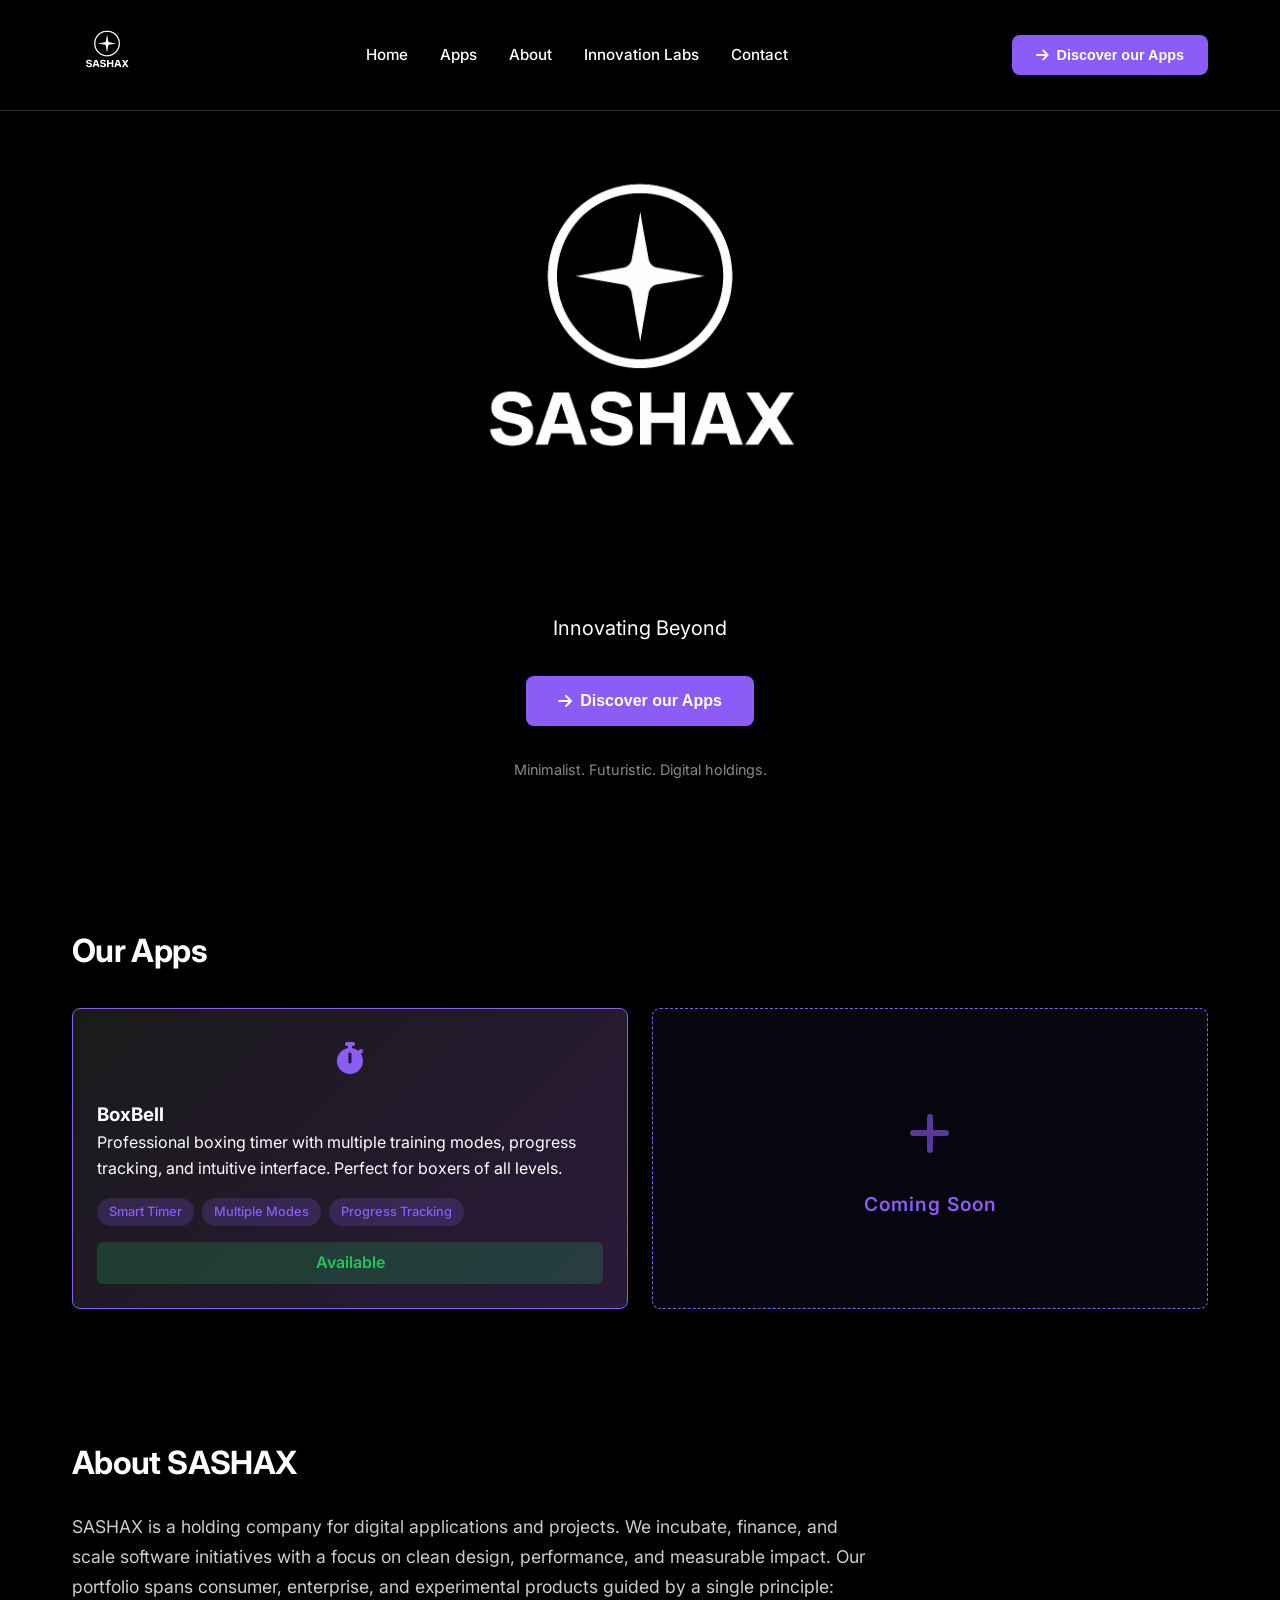
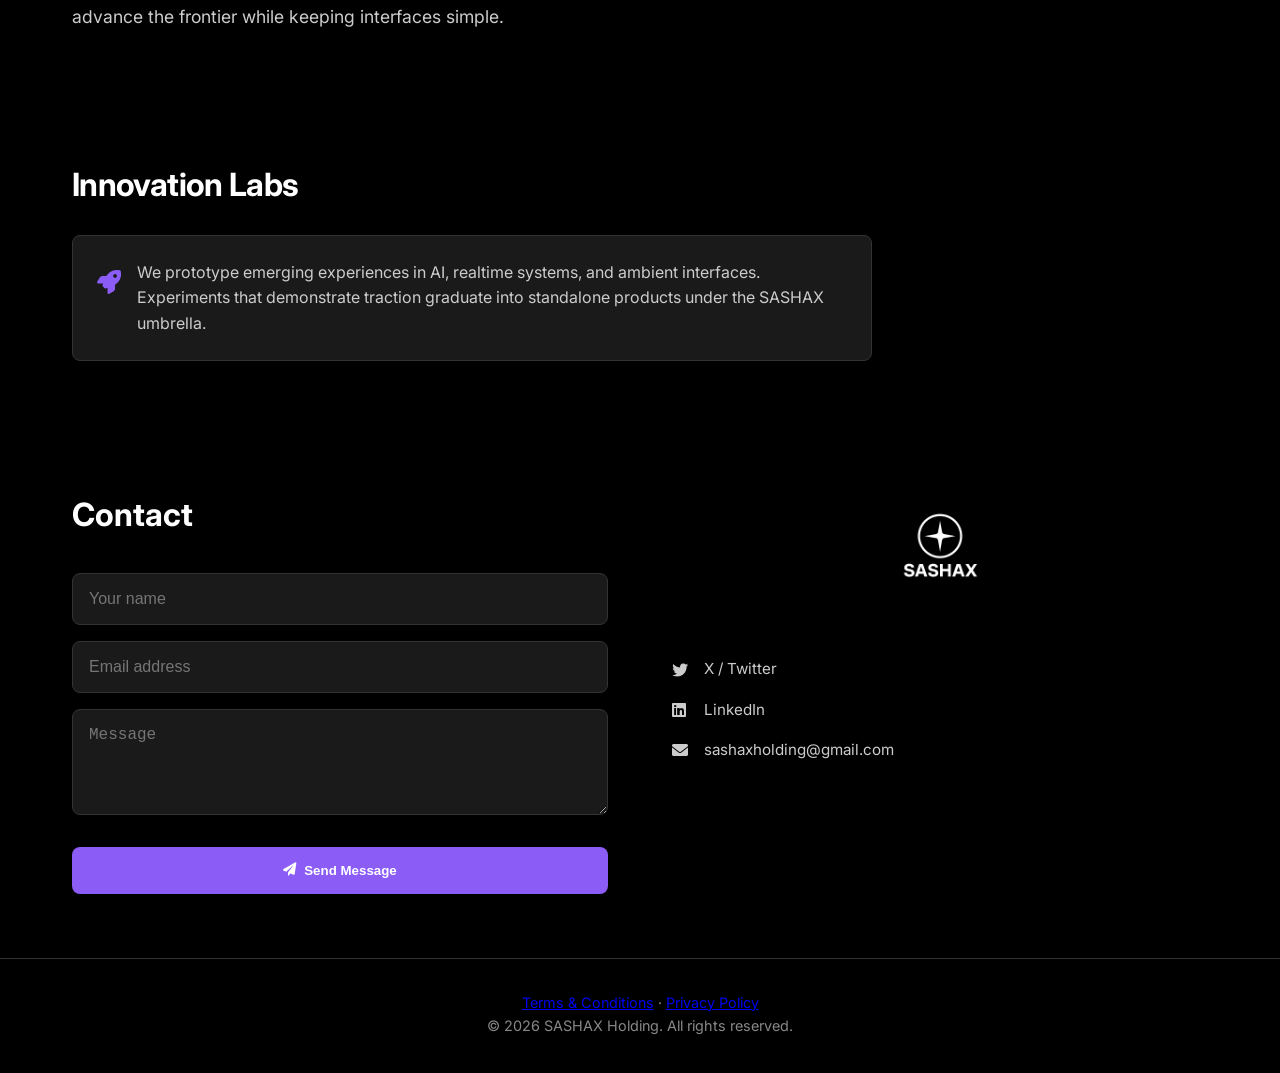
==== commit 0f10c39a: "Add files via upload" ====
--- a/index.html
+++ b/index.html
@@ -13,15 +13,14 @@
     <header class="header">
         <nav class="navbar">
             <div class="nav-container">
-                <div class="logo">
+                <a href="#home" class="logo logo-link" aria-label="SASHAX home">
                     <img src="sashax_logo.png" alt="SASHAX" class="logo-image">
-                </div>
+                </a>
                 <ul class="nav-menu">
                     <li><a href="#home" class="nav-link">Home</a></li>
                     <li><a href="#apps" class="nav-link">Apps</a></li>
                     <li><a href="#about" class="nav-link">About</a></li>
                     <li><a href="#labs" class="nav-link">Innovation Labs</a></li>
-                    <li><a href="#temps" class="nav-link">Temps</a></li>
                     <li><a href="#contact" class="nav-link">Contact</a></li>
                 </ul>
                 <button class="cta-button">
@@ -110,27 +109,6 @@
         </div>
     </section>
 
-    <!-- Temps Section -->
-    <section id="temps" class="temps-section">
-        <div class="container">
-            <h2 class="section-title">Temps / Ambient Time</h2>
-            <div class="temps-display">
-                <div class="clock-container">
-                    <div id="ambient-clock" class="ambient-clock">00:00:00</div>
-                    <div id="ambient-date" class="ambient-date">Day, Month 00, Year</div>
-                </div>
-                <div class="weather-widget">
-                    <div class="weather-icon">
-                        <i class="fas fa-sun"></i>
-                    </div>
-                    <div class="weather-info">
-                        <div class="temperature">24°C</div>
-                        <div class="weather-condition">Sunny (Simulated)</div>
-                    </div>
-                </div>
-            </div>
-        </div>
-    </section>
 
     <!-- Contact Section -->
     <section id="contact" class="contact">
@@ -174,7 +152,12 @@
     <!-- Footer -->
     <footer class="footer">
         <div class="container">
-            <p>&copy; 2026 SASHAX Holding. All rights reserved. | <a href="terms.html" style="color: #888888; text-decoration: underline;">Terms & Privacy</a></p>
+            <p class="footer-legal-links">
+                <a href="terms.html">Terms &amp; Conditions</a>
+                <span aria-hidden="true"> · </span>
+                <a href="terms.html#privacy-policy">Privacy Policy</a>
+            </p>
+            <p>&copy; 2026 SASHAX Holding. All rights reserved.</p>
         </div>
     </footer>
 
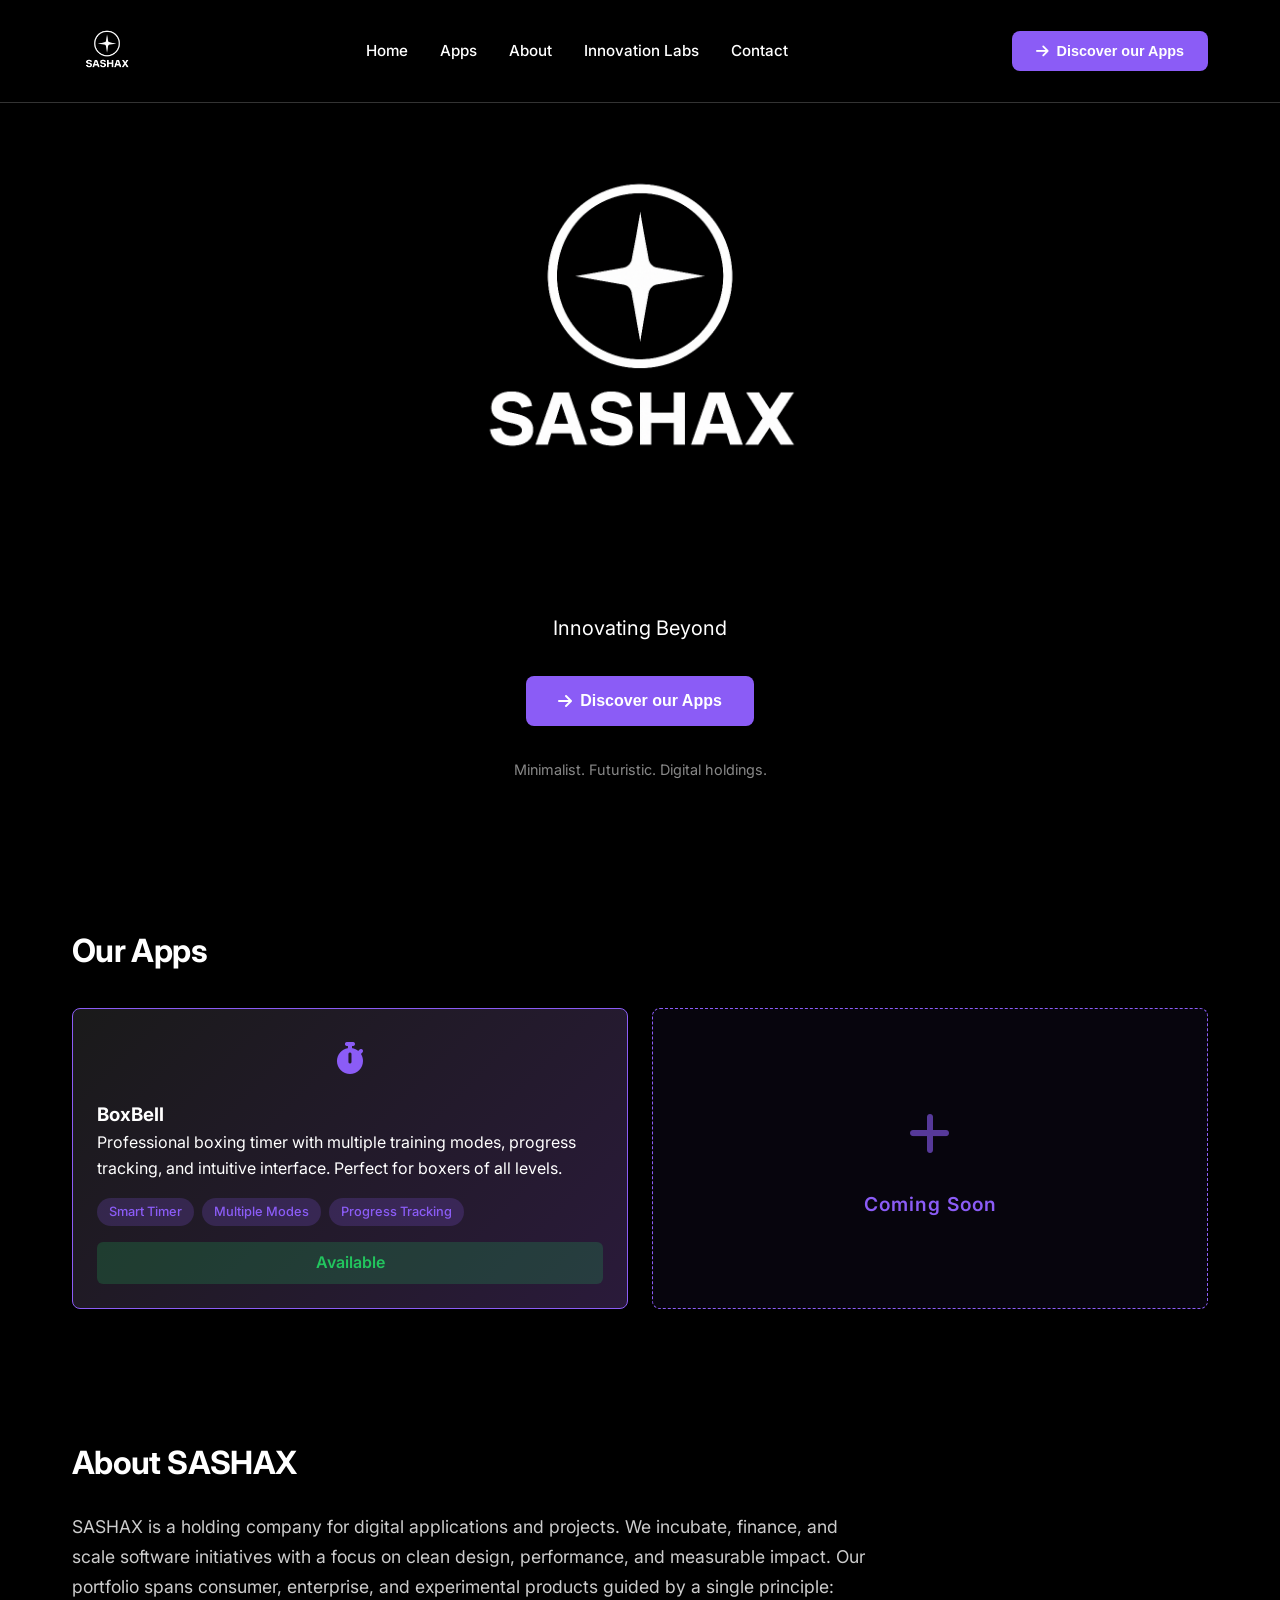
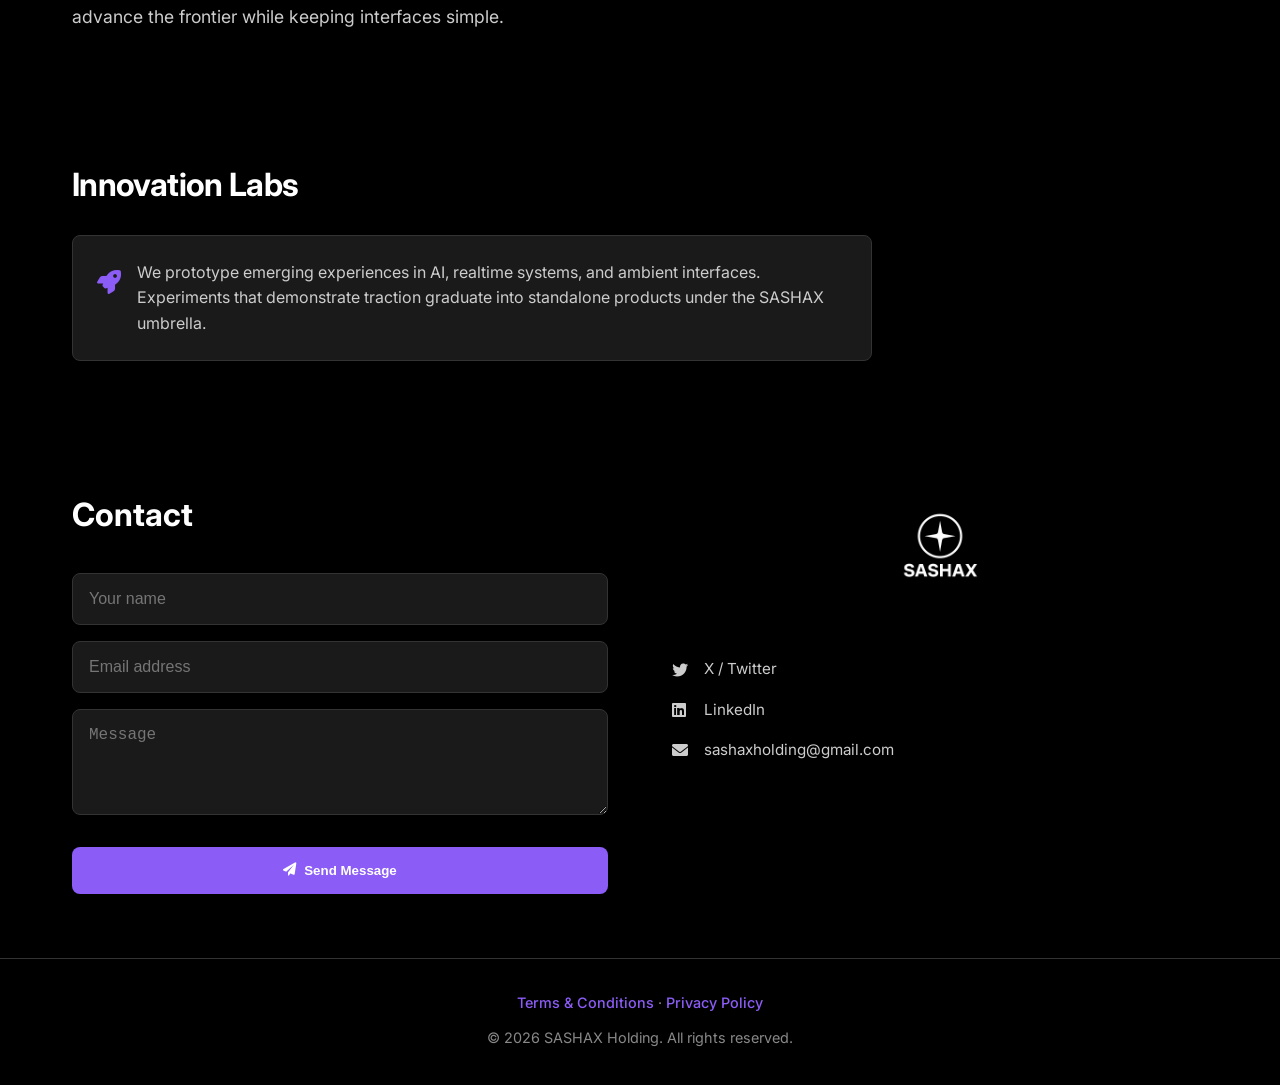
==== commit 939216b3: "Add files via upload" ====
--- a/index.html
+++ b/index.html
@@ -153,9 +153,9 @@
     <footer class="footer">
         <div class="container">
             <p class="footer-legal-links">
-                <a href="terms.html">Terms &amp; Conditions</a>
+                <a href="/terms.html">Terms &amp; Conditions</a>
                 <span aria-hidden="true"> · </span>
-                <a href="terms.html#privacy-policy">Privacy Policy</a>
+                <a href="/terms.html#privacy-policy">Privacy Policy</a>
             </p>
             <p>&copy; 2026 SASHAX Holding. All rights reserved.</p>
         </div>
--- a/styles.css
+++ b/styles.css
@@ -44,6 +44,17 @@
 }
 
 /* SASHAX Logo */
+.logo-link {
+    display: flex;
+    align-items: center;
+    text-decoration: none;
+    color: inherit;
+}
+
+.cta-button-link {
+    text-decoration: none;
+}
+
 .logo-image {
     height: 70px;
     width: auto;
@@ -470,6 +481,180 @@
     font-size: 0.9rem;
 }
 
+.footer-legal-links {
+    margin-bottom: 0.75rem;
+}
+
+.footer-legal-links a {
+    color: #8b5cf6;
+    text-decoration: none;
+    font-weight: 500;
+    font-size: 0.9rem;
+}
+
+.footer-legal-links a:hover {
+    text-decoration: underline;
+}
+
+/* Legal / Terms page */
+.legal-main {
+    padding: 7rem 0 4rem;
+    background: #000000;
+    min-height: 60vh;
+}
+
+.legal-container {
+    max-width: 760px;
+}
+
+.legal-header {
+    margin-bottom: 3rem;
+    padding-bottom: 2rem;
+    border-bottom: 1px solid #333333;
+}
+
+.legal-page-title {
+    font-size: 2rem;
+    font-weight: 700;
+    letter-spacing: -0.02em;
+    color: #ffffff;
+    margin-bottom: 0.75rem;
+}
+
+.legal-intro {
+    color: #aaaaaa;
+    font-size: 1rem;
+    margin-bottom: 1.25rem;
+    line-height: 1.6;
+}
+
+.legal-toc {
+    display: flex;
+    flex-wrap: wrap;
+    align-items: center;
+    gap: 0.5rem;
+    font-size: 0.95rem;
+}
+
+.legal-toc a {
+    color: #8b5cf6;
+    text-decoration: none;
+    font-weight: 500;
+}
+
+.legal-toc a:hover {
+    text-decoration: underline;
+}
+
+.legal-toc-sep {
+    color: #555555;
+}
+
+.legal-article {
+    margin-bottom: 3.5rem;
+}
+
+.legal-article--privacy {
+    padding-top: 2.5rem;
+    border-top: 1px solid #333333;
+}
+
+.legal-doc-title {
+    font-size: 1.5rem;
+    font-weight: 700;
+    margin-bottom: 0.5rem;
+    letter-spacing: -0.02em;
+    color: #ffffff;
+}
+
+.legal-doc-title--with-icon {
+    display: flex;
+    align-items: center;
+    gap: 0.65rem;
+}
+
+.legal-doc-title--with-icon i {
+    color: #8b5cf6;
+    font-size: 1.35rem;
+}
+
+.legal-subtitle {
+    color: #cccccc;
+    margin-bottom: 0.5rem;
+    font-size: 1rem;
+    line-height: 1.6;
+}
+
+.legal-updated {
+    color: #888888;
+    font-size: 0.9rem;
+    margin-bottom: 2rem;
+}
+
+.legal-section {
+    margin-bottom: 1.75rem;
+}
+
+.legal-section-heading {
+    font-size: 1.1rem;
+    font-weight: 600;
+    color: #ffffff;
+    margin-bottom: 0.75rem;
+}
+
+.legal-section p {
+    color: #cccccc;
+    font-size: 0.98rem;
+    line-height: 1.7;
+    margin-bottom: 0.85rem;
+}
+
+.legal-section p:last-child {
+    margin-bottom: 0;
+}
+
+.legal-warning {
+    background: rgba(139, 92, 246, 0.08);
+    border-left: 3px solid #8b5cf6;
+    padding: 1rem 1rem 1rem 1.25rem;
+    border-radius: 0 8px 8px 0;
+    margin-top: 0.5rem;
+}
+
+.legal-list {
+    margin: 0;
+    padding-left: 1.25rem;
+    color: #cccccc;
+    line-height: 1.7;
+    font-size: 0.98rem;
+}
+
+.legal-list li {
+    margin-bottom: 0.65rem;
+}
+
+.legal-list li:last-child {
+    margin-bottom: 0;
+}
+
+.legal-back {
+    margin-top: 2rem;
+}
+
+.legal-back-link {
+    display: inline-flex;
+    align-items: center;
+    gap: 0.5rem;
+    color: #8b5cf6;
+    text-decoration: none;
+    font-weight: 500;
+    font-size: 0.95rem;
+}
+
+.legal-back-link:hover {
+    text-decoration: underline;
+}
+
 /* Animations */
 @keyframes pulse {
     0%, 100% {
@@ -478,85 +663,6 @@
     50% {
         transform: scale(1.05);
     }
-}
-
-/* Temps Section */
-.temps-section {
-    padding: 8rem 0;
-    background-color: var(--dark-bg);
-}
-
-.temps-display {
-    display: flex;
-    flex-direction: column;
-    align-items: center;
-    justify-content: center;
-    gap: 3rem;
-    padding: 4rem;
-    background: linear-gradient(135deg, rgba(20, 20, 20, 0.8), rgba(10, 10, 10, 0.9));
-    border: 1px solid var(--border-color);
-    border-radius: 20px;
-    box-shadow: 0 20px 40px rgba(0, 0, 0, 0.5);
-    margin-top: 2rem;
-}
-
-.clock-container {
-    text-align: center;
-}
-
-.ambient-clock {
-    font-size: 6rem;
-    font-weight: 800;
-    font-family: 'Inter', sans-serif;
-    background: linear-gradient(135deg, var(--white), var(--gray));
-    -webkit-background-clip: text;
-    -webkit-text-fill-color: transparent;
-    letter-spacing: -2px;
-    margin-bottom: 0.5rem;
-    text-shadow: 0 0 30px rgba(255, 255, 255, 0.1);
-    font-variant-numeric: tabular-nums;
-}
-
-.ambient-date {
-    font-size: 1.2rem;
-    color: var(--gray);
-    text-transform: uppercase;
-    letter-spacing: 2px;
-    font-weight: 500;
-}
-
-.weather-widget {
-    display: flex;
-    align-items: center;
-    gap: 1.5rem;
-    padding: 1.5rem 2.5rem;
-    background: rgba(255, 255, 255, 0.03);
-    border-radius: 15px;
-    border: 1px solid rgba(255, 255, 255, 0.05);
-}
-
-.weather-icon i {
-    font-size: 3rem;
-    color: #fca311;
-    filter: drop-shadow(0 0 10px rgba(252, 163, 17, 0.3));
-}
-
-.weather-info {
-    display: flex;
-    flex-direction: column;
-}
-
-.temperature {
-    font-size: 2rem;
-    font-weight: 700;
-    color: var(--white);
-    line-height: 1;
-}
-
-.weather-condition {
-    font-size: 0.9rem;
-    color: var(--gray);
-    margin-top: 0.2rem;
 }
 
 /* Responsive Design */
@@ -597,20 +703,6 @@
         font-size: 1.2rem;
     }
 
-    .temps-display {
-        padding: 2rem;
-    }
-
-    .ambient-clock {
-        font-size: 3.5rem;
-    }
-
-    .weather-widget {
-        flex-direction: column;
-        text-align: center;
-        padding: 1.5rem;
-    }
-
     .contact-content {
         grid-template-columns: 1fr;
         gap: 2rem;
@@ -623,4 +715,12 @@
     .container {
         padding: 0 1rem;
     }
-}
+
+    .legal-main {
+        padding: 6rem 0 3rem;
+    }
+
+    .legal-page-title {
+        font-size: 1.65rem;
+    }
+}
